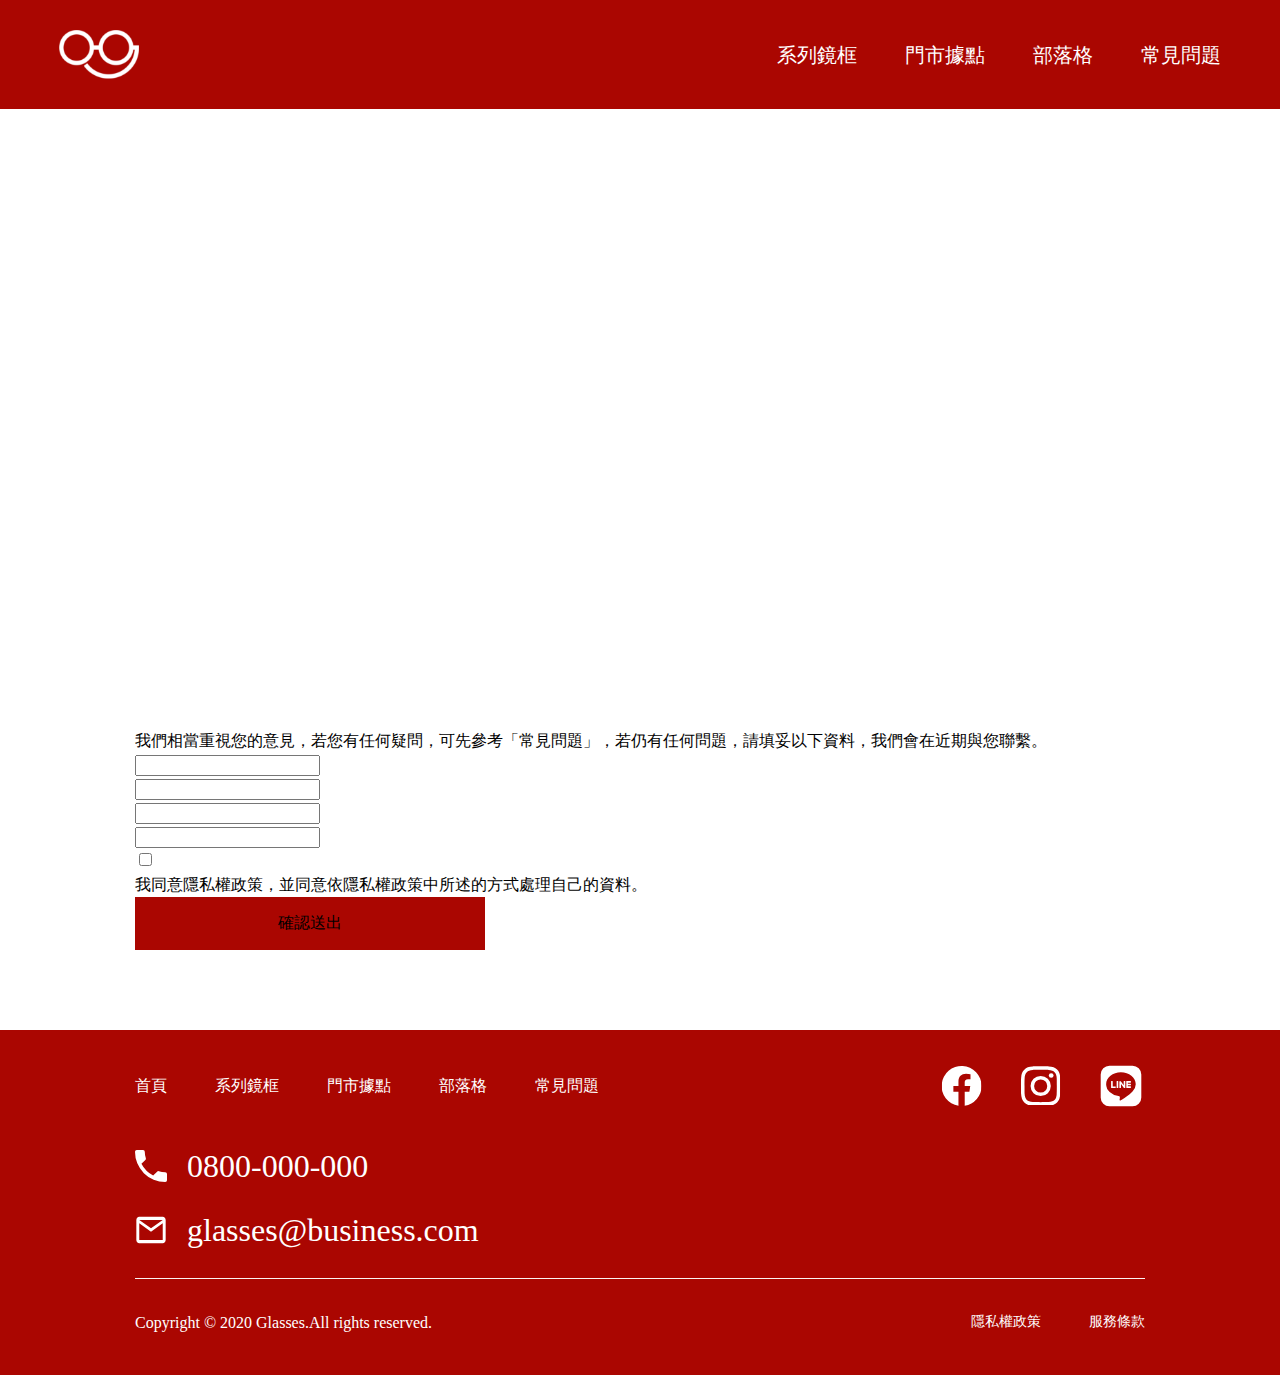
==== index.html @ 403a931c "Update 2021-07-19T05:50:05.237Z" ====
<!DOCTYPE html>
<html lang="en">

<head>
  <meta charset="UTF-8">
  <meta name="viewport" content="width=device-width, initial-scale=1.0">
  <meta http-equiv="X-UA-Compatible" content="ie=edge">
  <title>首頁</title>
  <link rel="preconnect" href="https://fonts.googleapis.com">
  <link rel="preconnect" href="https://fonts.gstatic.com" crossorigin>
  <link href="https://fonts.google.com/specimen/Roboto?query=roboto" rel="stylesheet">
  <link href="https://fonts.google.com/specimen/Noto+Sans?query=san" rel="stylesheet">
  <link rel="stylesheet" href="./assets/style/all.css">
  
</head>

<body>
  <header class="header">
    <h1><a href="#"></a></h1>
    <ul class='nav'>
      <li><a href="#">系列鏡框</a></li>
      <li><a href="#">門市據點</a></li>
      <li><a href="#">部落格</a></li>
      <li><a href="#">常見問題</a></li>
    </ul>
  </header>

  
<section class="banner ">

</section>
<section class="slogan container container-padding">

</section>
<section class="classic_serial container container-padding">

</section>
<section class="desinger_serial container container-padding">

</section>
<section class="recommand container container-padding">

</section>
<section class="inform container container-padding">
  <p>
    我們相當重視您的意見，若您有任何疑問，可先參考「常見問題」，若仍有任何問題，請填妥以下資料，我們會在近期與您聯繫。
  </p>
  <form action="" method="post">
    <ul>
      <li>
        <label for="name"></label>
        <input type="text" id='name'>
      </li>
      <li>
        <lable></lable>
        <input type="text">
      </li>
      <li>
        <lable></lable>
        <input type="text">
      </li>
      <li>
        <lable></lable>
        <input type="text">
      </li>
    </ul>
    <input type="checkbox" name="" id="privacy">
    <p>我同意隱私權政策，並同意依隱私權政策中所述的方式處理自己的資料。</p>
    <input type="submit" value="確認送出" class='submit'>
  </form>
  
</section>



  <footer class="footer">
    <div class="container">
      <div class='footer-nav d-flex-sb'>
        <ul class='footer-nav-items d-flex-c'>
          <li><a href="#">首頁</a></li>
          <li><a href="#">系列鏡框</a></li>
          <li><a href="#">門市據點</a></li>
          <li><a href="#">部落格</a></li>
          <li><a href="#">常見問題</a></li>
        </ul>
        <ul class='footer-media d-flex-c'>
          <li><a href="#"><img src="./assets/images/icon-fb.svg" alt=""></a></li>
          <li><a href="#"><img src="./assets/images/icon-ig.svg" alt=""></a></li>
          <li><a href="#"><img src="./assets/images/icon-line.svg" alt=""></a></li>
        </ul>
      </div>
      <div class='footer-contacts d-flex-sb'>
        <ul class='footer-contacts-list'>
          <li><img class="" src="./assets/images/icon-phone.svg" alt=""><a href="tel:+886800000000">0800-000-000</a></li>
          <li><img src="./assets/images/icon-mail.svg" alt=""><a href="mailto:glasses@business.com">glasses@business.com</a></li>
        </ul>
        <ul class='footer-media-phone'>
          <li><a href="#"><img src="./assets/images/icon-fb.svg" alt=""></a></li>
          <li><a href="#"><img src="./assets/images/icon-ig.svg" alt=""></a></li>
          <li><a href="#"><img src="./assets/images/icon-line.svg" alt=""></a></li>
        </ul>
      </div>
      <div class='service-doc'>
        <p class='mr-auto'>
        Copyright © 2020 Glasses.All rights reserved.
        </p>
        <a href="#">隱私權政策</a>
        <a href="#">服務條款</a>
      </div>
    </div> 
  </footer>
  <script src="./assets/js/vendors.js"></script>
  <script src="./assets/js/all.js"></script>
</body>


</html>
---- assets/style/all.css ----
/* http://meyerweb.com/eric/tools/css/reset/ 
   v2.0 | 20110126
   License: none (public domain)
*/
html, body, div, span, applet, object, iframe,
h1, h2, h3, h4, h5, h6, p, blockquote, pre,
a, abbr, acronym, address, big, cite, code,
del, dfn, em, img, ins, kbd, q, s, samp,
small, strike, strong, sub, sup, tt, var,
b, u, i, center,
dl, dt, dd, ol, ul, li,
fieldset, form, label, legend,
table, caption, tbody, tfoot, thead, tr, th, td,
article, aside, canvas, details, embed,
figure, figcaption, footer, header, hgroup,
menu, nav, output, ruby, section, summary,
time, mark, audio, video {
  margin: 0;
  padding: 0;
  border: 0;
  font-size: 100%;
  font: inherit;
  vertical-align: baseline; }

/* HTML5 display-role reset for older browsers */
article, aside, details, figcaption, figure,
footer, header, hgroup, menu, nav, section {
  display: block; }

body {
  line-height: 1; }

ol, ul {
  list-style: none; }

blockquote, q {
  quotes: none; }

blockquote:before, blockquote:after,
q:before, q:after {
  content: '';
  content: none; }

table {
  border-collapse: collapse;
  border-spacing: 0; }

/* @include pad{} */
/* add */
img {
  max-width: 100%;
  height: auto;
  vertical-align: middle; }

*, *:after, *:before {
  -webkit-box-sizing: border-box;
          box-sizing: border-box; }

a {
  text-decoration: none; }

.d-flex-c {
  display: -webkit-box;
  display: -ms-flexbox;
  display: flex;
  -webkit-box-pack: center;
      -ms-flex-pack: center;
          justify-content: center;
  -webkit-box-align: center;
      -ms-flex-align: center;
          align-items: center; }

.d-flex-sb {
  display: -webkit-box;
  display: -ms-flexbox;
  display: flex;
  -webkit-box-pack: justify;
      -ms-flex-pack: justify;
          justify-content: space-between;
  -webkit-box-align: center;
      -ms-flex-align: center;
          align-items: center; }

.mr-auto {
  margin-right: auto; }

.font-size-s {
  font-size: 14px; }

.font-24 {
  font-size: 1.5rem; }

.font-20 {
  font-size: 1.25rem; }

.font-48 {
  font-size: 3rem; }

.reset-btn {
  border: none;
  margin: 0;
  padding: 0;
  width: auto;
  overflow: visible;
  background: transparent;
  /* inherit font & color from ancestor */
  color: inherit;
  font: inherit;
  /* Normalize `line-height`. Cannot be changed from `normal` in Firefox 4+. */
  line-height: normal;
  /* Corrects font smoothing for webkit */
  -webkit-font-smoothing: inherit;
  -moz-osx-font-smoothing: inherit;
  /* Corrects inability to style clickable `input` types in iOS */
  -webkit-appearance: none; }

.header {
  display: -webkit-box;
  display: -ms-flexbox;
  display: flex;
  -webkit-box-pack: justify;
      -ms-flex-pack: justify;
          justify-content: space-between;
  -webkit-box-align: center;
      -ms-flex-align: center;
          align-items: center;
  -ms-flex-wrap: wrap;
      flex-wrap: wrap;
  background-color: #AA0601;
  padding: 30px 4.6%;
  font-size: 20px; }
  .header h1 a {
    background: url(../images/logo.png);
    background-size: cover;
    width: 80px;
    height: 49px;
    display: block;
    text-indent: 101%;
    overflow: hidden;
    white-space: nowrap; }
  .header ul {
    display: -webkit-box;
    display: -ms-flexbox;
    display: flex;
    -webkit-box-pack: center;
        -ms-flex-pack: center;
            justify-content: center;
    -ms-flex-wrap: wrap;
        flex-wrap: wrap; }
    .header ul li + li {
      margin-left: 3rem; }
    .header ul a {
      color: white; }

/*------------ pad -------------*/
@media (max-width: 992px) {
  .header {
    padding: 30px 3.9%; }
    .header li + li {
      margin-left: 2.5rem; } }

/*---------phone--------------*/
@media (max-width: 767px) {
  .header {
    padding: 0; }
    .header h1 {
      width: 100%;
      margin: 10px 0px; }
      .header h1 a {
        margin: 0px auto;
        width: 48px;
        height: 29.4px; }
    .header ul {
      width: 100%; }
      .header ul li {
        width: 50%;
        text-align: center;
        padding: 8px 0px;
        border: white 1px solid; }
      .header ul li + li {
        margin-left: 0px; } }

.footer {
  background-color: #AA0601;
  color: white;
  padding: 2rem 0 2.5rem; }
  .footer a {
    color: white; }
  .footer img {
    display: block; }

.footer-nav {
  margin-bottom: 2rem; }

.footer-nav-items li + li {
  margin-left: 3rem; }

.footer-media li + li {
  margin-left: 2rem; }

.footer-media-phone {
  display: none; }

.footer-contacts {
  padding-bottom: 1.5rem;
  margin-bottom: 2rem;
  border-bottom: solid 1px #FBF2F2; }

.footer-contacts-list {
  font-size: 2rem; }
  .footer-contacts-list li {
    display: -webkit-box;
    display: -ms-flexbox;
    display: flex;
    -webkit-box-align: center;
        -ms-flex-align: center;
            align-items: center; }
    .footer-contacts-list li img {
      width: 2rem;
      height: 2rem;
      margin-right: 20px; }
    .footer-contacts-list li + li {
      margin-top: 1rem; }

.service-doc {
  display: -webkit-box;
  display: -ms-flexbox;
  display: flex;
  -webkit-box-pack: center;
      -ms-flex-pack: center;
          justify-content: center;
  -ms-flex-wrap: wrap;
      flex-wrap: wrap; }
  .service-doc a {
    display: block;
    font-size: 14px; }
    .service-doc a:last-child {
      margin-left: 3rem; }

/*-------------pad-----------*/
@media (max-width: 992px) {
  .footer {
    padding-bottom: 2rem; }
  .footer-nav {
    margin-bottom: 18px; }
  .footer-nav-items li + li {
    margin-left: 2.5rem; }
  .footer-media li + li {
    margin-left: 1.5rem; }
  .footer-media img {
    width: 1.5rem;
    height: 1.5rem; }
  .footer-contacts {
    padding-bottom: 1.25rem;
    margin-bottom: 1.5rem; }
  .footer-contacts-list {
    font-size: 20px; }
    .footer-contacts-list li img {
      width: 18px;
      height: 18px;
      margin-right: 10px; }
    .footer-contacts-list li + li {
      margin-top: 0.75rem; }
  .service-doc a:last-child {
    margin-left: 1.5rem; } }

/*------------phone-----------*/
@media (max-width: 767px) {
  .footer {
    padding: 1.5rem 0px; }
  .footer-nav, .footer-media {
    display: none; }
  .footer-media-phone {
    display: -webkit-box;
    display: -ms-flexbox;
    display: flex;
    -webkit-box-pack: center;
        -ms-flex-pack: center;
            justify-content: center; }
    .footer-media-phone li + li {
      margin-left: 1.5rem; }
    .footer-media-phone img {
      width: 1.5rem;
      height: 1.5rem; }
  .footer-contacts {
    margin-bottom: 1rem;
    -webkit-box-align: start;
        -ms-flex-align: start;
            align-items: start; }
  .footer-contacts-list {
    font-size: 1rem; }
    .footer-contacts-list li img {
      width: 1rem;
      height: 1rem;
      margin-right: 6.5px; }
    .footer-contacts-list li + li {
      margin-top: 6px; }
  .service-doc p, .service-doc a {
    width: 100%;
    font-size: 14px;
    margin-bottom: 0.5rem; }
  .service-doc a:last-child {
    margin: 0px; } }

body {
  line-height: 1.5; }

.container {
  max-width: 1010px;
  margin: 0 auto;
  font-family: "Roboto, sans-serif"; }
  .container h2 {
    font-size: 3rem;
    font-weight: bold;
    color: #AA0601; }
  @media (max-width: 992px) {
    .container {
      width: 90%; } }
  @media (max-width: 767px) {
    .container {
      width: 92%; } }

.container-padding {
  padding: 60px 0 80px 0; }
  @media (max-width: 992px) {
    .container-padding {
      padding: 40px 0 54px 0; } }
  @media (max-width: 767px) {
    .container-padding {
      padding: 30px 0 40px 0; } }

.inform .submit {
  border: none;
  margin: 0;
  padding: 0;
  width: auto;
  overflow: visible;
  background: transparent;
  /* inherit font & color from ancestor */
  color: inherit;
  font: inherit;
  /* Normalize `line-height`. Cannot be changed from `normal` in Firefox 4+. */
  line-height: normal;
  /* Corrects font smoothing for webkit */
  -webkit-font-smoothing: inherit;
  -moz-osx-font-smoothing: inherit;
  /* Corrects inability to style clickable `input` types in iOS */
  -webkit-appearance: none;
  padding: 1rem 143px;
  background-color: #AA0601; }
  .inform .submit:hover {
    background-color: pink; }

/*# sourceMappingURL=all.css.map */
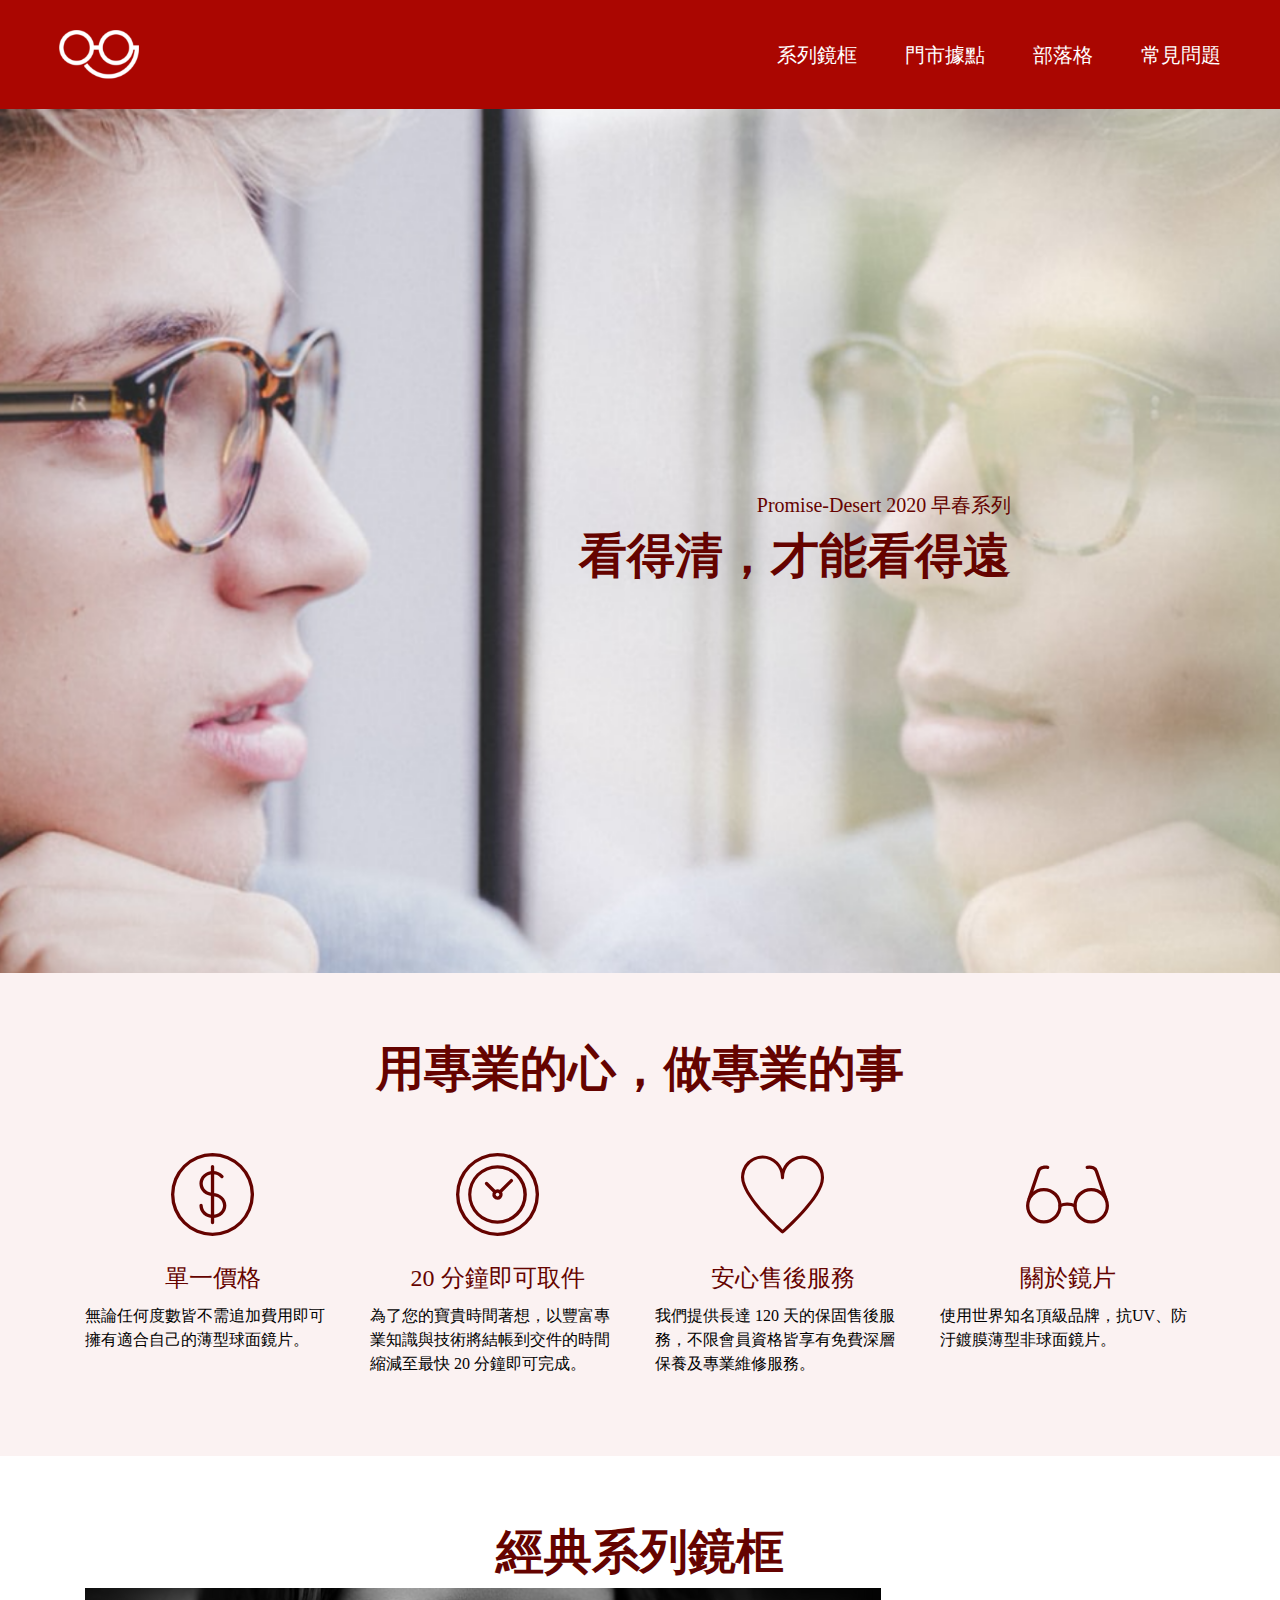
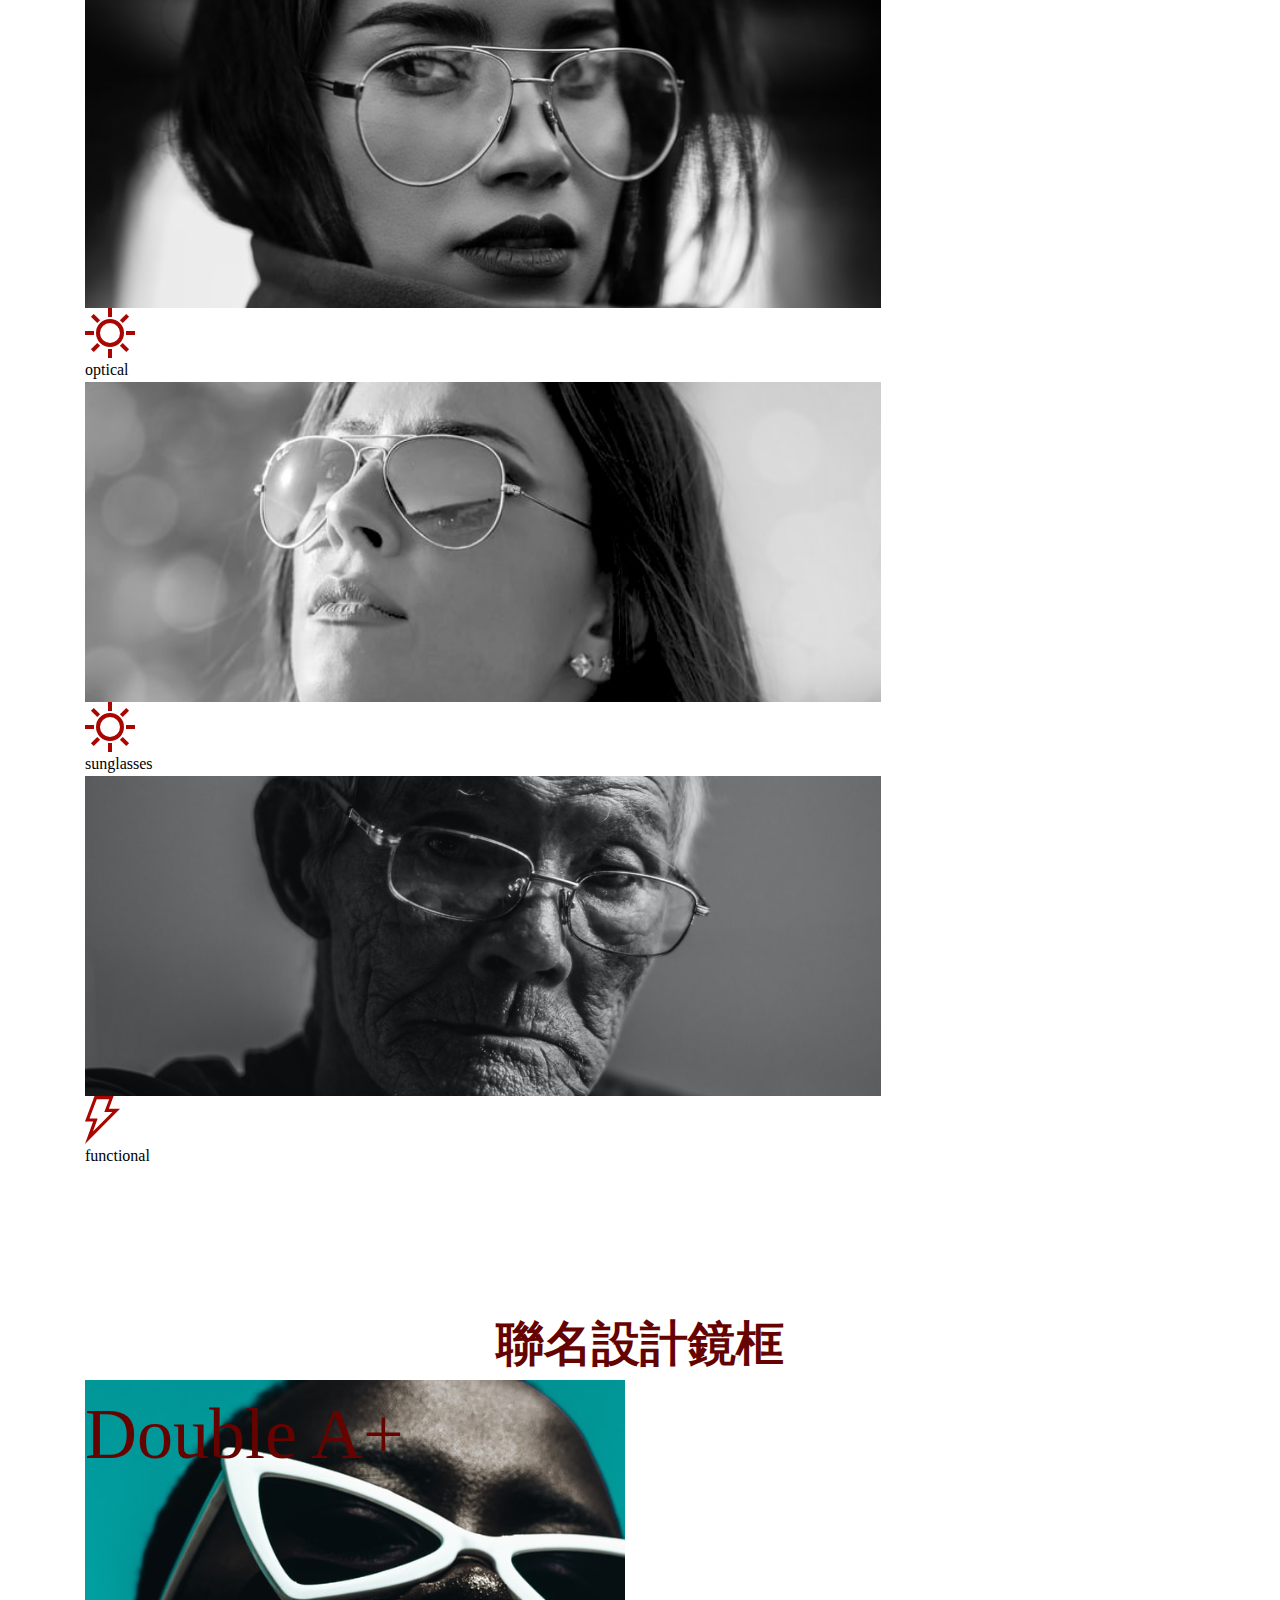
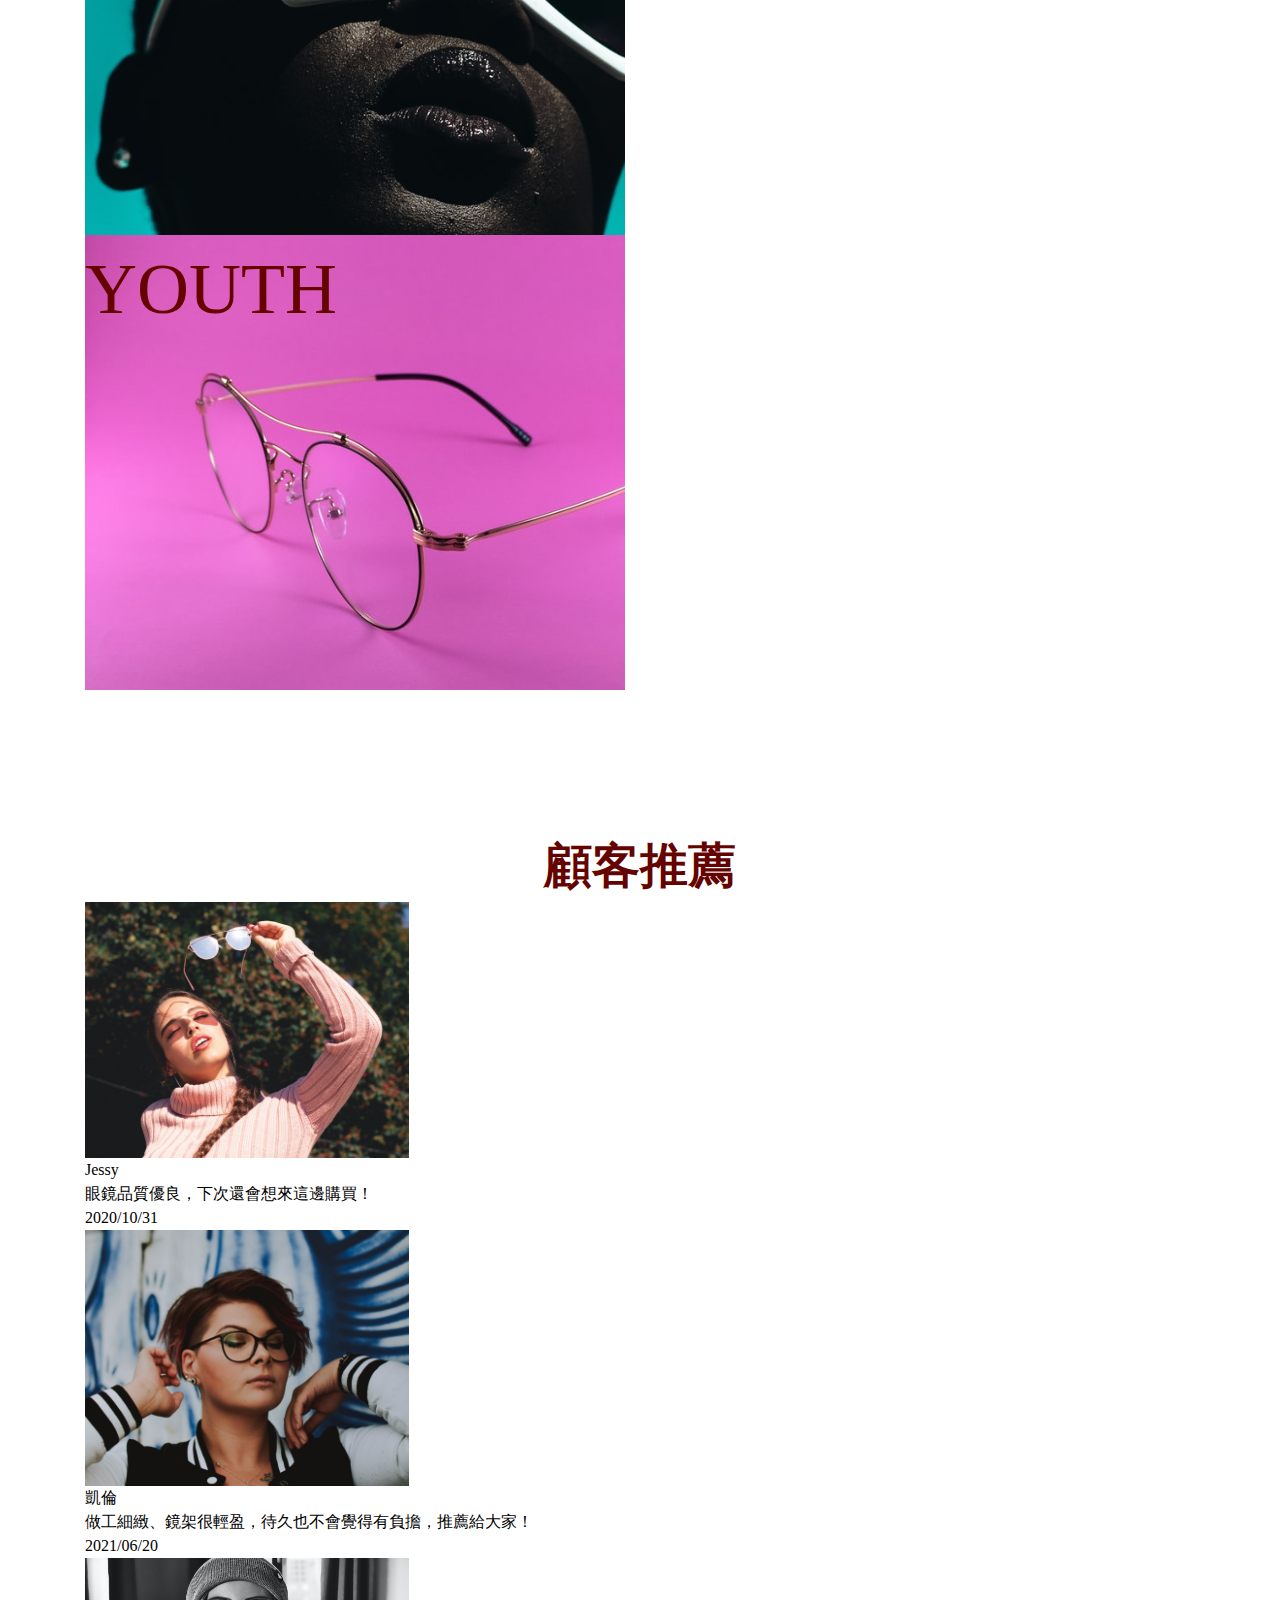
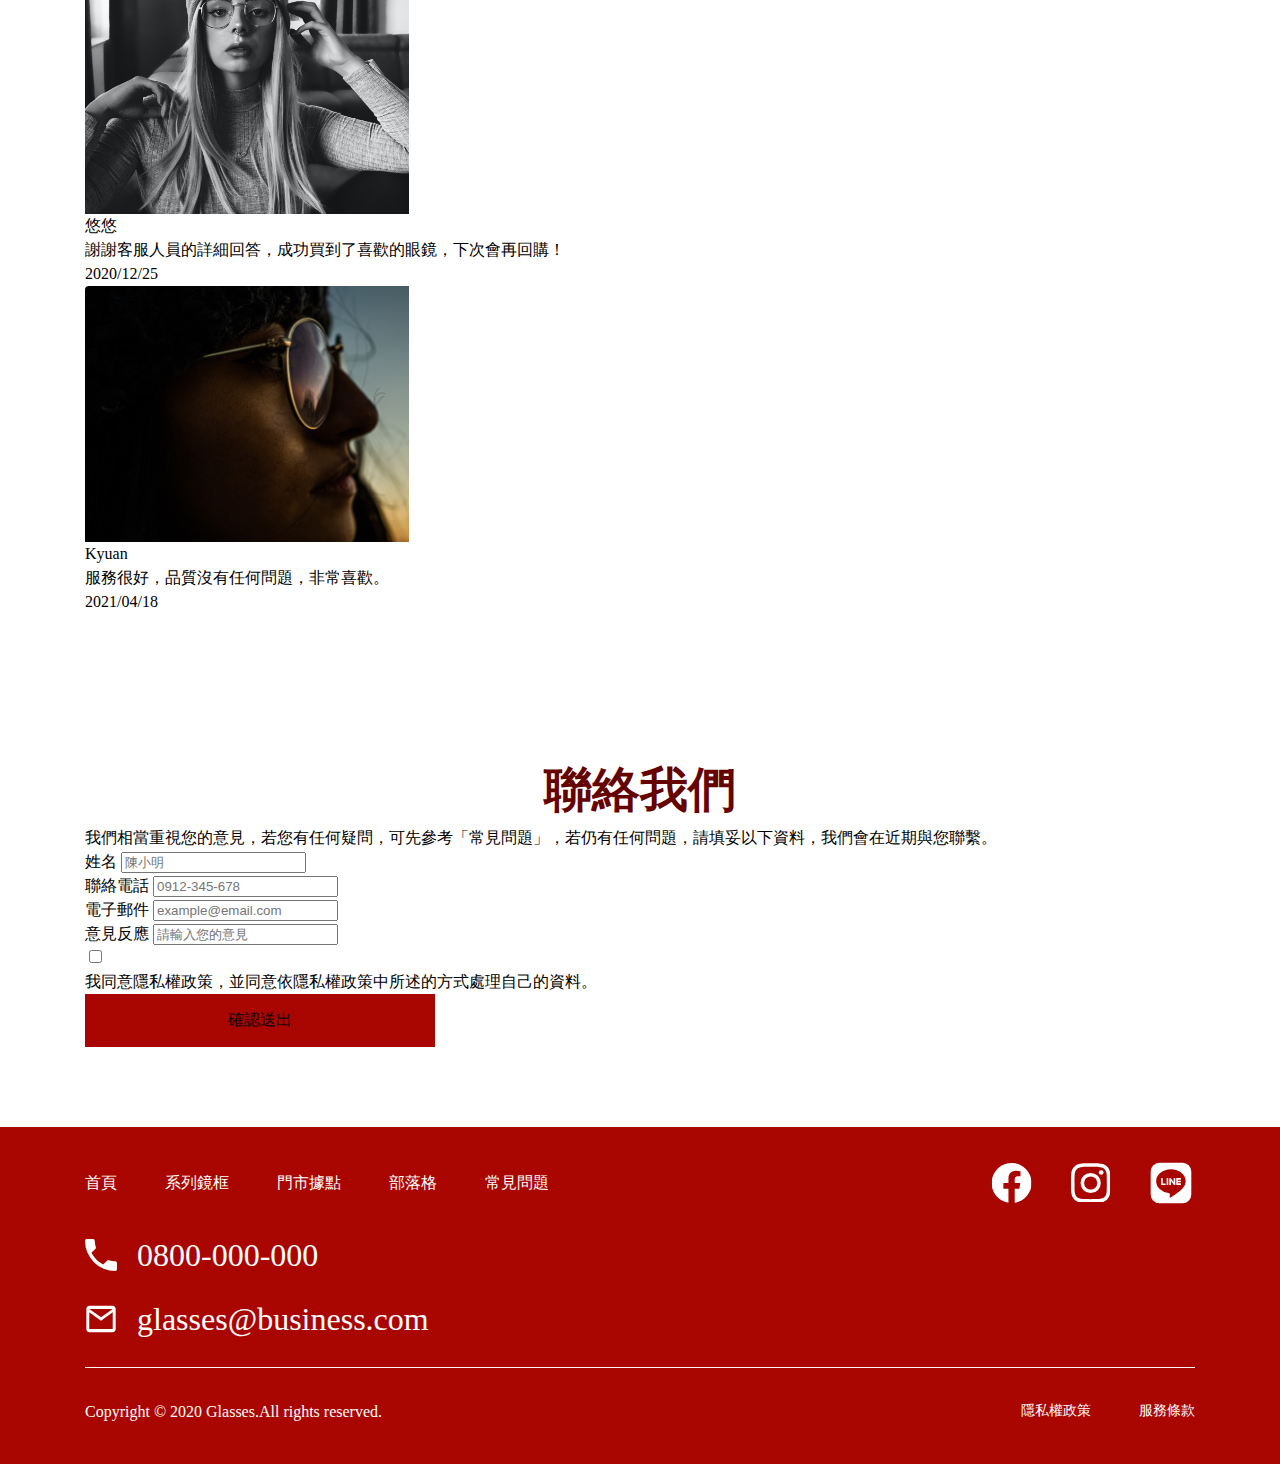
==== commit af6b71fc: "Update 2021-07-19T17:44:16.881Z" ====
--- a/index.html
+++ b/index.html
@@ -27,45 +27,134 @@
 
   
 <section class="banner ">
-
-</section>
-<section class="slogan container container-padding">
-
+  <div class="banner-text">
+    <h3>Promise-Desert 2020 早春系列</h3>
+    <h2>看得清，才能看得遠</h2>
+  </div>
+</section>
+<section class="slogan ">
+  <div class="container container-padding">
+    <h2>用專業的心，做專業的事</h2>
+    <ul class='slogan-list'>
+      <li>
+        <img src="./assets/images/icon-dollar.svg" alt="">
+        <h3>單一價格</h3>
+        <p>無論任何度數皆不需追加費用即可擁有適合自己的薄型球面鏡片。</p>
+      </li>
+      <li>
+        <img src="./assets/images/icon-clock.svg" alt="">
+        <h3>20 分鐘即可取件</h3>
+        <p>為了您的寶貴時間著想，以豐富專業知識與技術將結帳到交件的時間縮減至最快 20 分鐘即可完成。</p>
+      </li>
+      <li>
+        <img src="./assets/images/icon-heart.svg" alt="">
+        <h3>安心售後服務</h3>
+        <p>我們提供長達 120 天的保固售後服務，不限會員資格皆享有免費深層保養及專業維修服務。</p>
+      </li>
+      <li>
+        <img src="./assets/images/icon-glasses.svg" alt="">
+        <h3>關於鏡片</h3>
+        <p>使用世界知名頂級品牌，抗UV、防汙鍍膜薄型非球面鏡片。</p>
+      </li>
+    </ul>
+</div>
 </section>
 <section class="classic_serial container container-padding">
+  <h2>經典系列鏡框</h2>
+  <ul>
+    <li>
+      <img src="./assets/images/product-1.png" alt="">
+      <div>
+        <img src="./assets/images/icon-sun.svg" alt="">
+        <h3>optical</h3>
+      </div>
+    </li>
+    <li>
+      <img src="./assets/images/product-2.png" alt="">
+      <div>
+        <img src="./assets/images/icon-sun.svg" alt="">
+        <h3>sunglasses</h3>
+      </div>
+    </li>
+    <li>
+      <img src="./assets/images/product-3.png" alt="">
+      <div>
+        <img src="./assets/images/icon-thunder.svg" alt="">
+        <h3>functional</h3>
+      </div>
+    </li>
+  </ul>
 
 </section>
 <section class="desinger_serial container container-padding">
-
+  <h2>聯名設計鏡框</h2>
+  <ul>
+    <li class='designer_1'>
+      <h3>Double A+</h3>
+    </li>
+    <li class='designer_2'>
+      <h3>YOUTH</h3>
+    </li>
+  </ul>
 </section>
 <section class="recommand container container-padding">
-
+  <h2>顧客推薦</h2>
+  <ul>
+    <li>
+      <img src="./assets/images/rec-1.png" alt="">
+      <h4>Jessy</h4>
+      <p>眼鏡品質優良，下次還會想來這邊購買！</p>
+      <h4>2020/10/31</h4>
+    </li>
+    <li>
+      <img src="./assets/images/rec-2.png" alt="">
+      <h4>凱倫</h4>
+      <p>做工細緻、鏡架很輕盈，待久也不會覺得有負擔，推薦給大家！</p>
+      <h4>2021/06/20</h4>
+    </li>
+    <li>
+      <img src="./assets/images/rec-3.png" alt="">
+      <h4>悠悠</h4>
+      <p>謝謝客服人員的詳細回答，成功買到了喜歡的眼鏡，下次會再回購！</p>
+      <h4>2020/12/25</h4>
+    </li>
+    <li>
+      <img src="./assets/images/rec-4.png" alt="">
+      <h4>Kyuan</h4>
+      <p>服務很好，品質沒有任何問題，非常喜歡。</p>
+      <h4>2021/04/18</h4>
+    </li>
+  </ul>
 </section>
 <section class="inform container container-padding">
+  <h2>聯絡我們</h2>
   <p>
     我們相當重視您的意見，若您有任何疑問，可先參考「常見問題」，若仍有任何問題，請填妥以下資料，我們會在近期與您聯繫。
   </p>
   <form action="" method="post">
     <ul>
       <li>
-        <label for="name"></label>
-        <input type="text" id='name'>
-      </li>
-      <li>
-        <lable></lable>
-        <input type="text">
-      </li>
-      <li>
-        <lable></lable>
-        <input type="text">
-      </li>
-      <li>
-        <lable></lable>
-        <input type="text">
+        <label for="name">姓名</label>
+        <input type="text" id='name' placeholder="陳小明">
+      </li>
+      <li>
+        <lable>聯絡電話</lable>
+        <input type="text" placeholder="0912-345-678">
+      </li>
+      <li>
+        <lable>電子郵件</lable>
+        <input type="text" placeholder="example@email.com">
+      </li>
+      <li>
+        <lable>意見反應</lable>
+        <input type="text" placeholder="請輸入您的意見"> 
+      </li>
+      <li class='contact-checkbox'>
+        <input type="checkbox" name="" id="privacy">
+        <p>我同意隱私權政策，並同意依隱私權政策中所述的方式處理自己的資料。</p>
       </li>
     </ul>
-    <input type="checkbox" name="" id="privacy">
-    <p>我同意隱私權政策，並同意依隱私權政策中所述的方式處理自己的資料。</p>
+    
     <input type="submit" value="確認送出" class='submit'>
   </form>
   
--- a/assets/style/all.css
+++ b/assets/style/all.css
@@ -190,7 +190,7 @@
     display: block; }
 
 .footer-nav {
-  margin-bottom: 2rem; }
+  margin-bottom: 1.5rem; }
 
 .footer-nav-items li + li {
   margin-left: 3rem; }
@@ -306,19 +306,22 @@
   line-height: 1.5; }
 
 .container {
-  max-width: 1010px;
+  max-width: 1110px;
   margin: 0 auto;
   font-family: "Roboto, sans-serif"; }
   .container h2 {
     font-size: 3rem;
-    font-weight: bold;
-    color: #AA0601; }
+    font-weight: 800;
+    color: #650300;
+    text-align: center; }
   @media (max-width: 992px) {
     .container {
       width: 90%; } }
   @media (max-width: 767px) {
     .container {
-      width: 92%; } }
+      width: 92%; }
+      .container h2 {
+        font-size: 1.5rem; } }
 
 .container-padding {
   padding: 60px 0 80px 0; }
@@ -328,6 +331,117 @@
   @media (max-width: 767px) {
     .container-padding {
       padding: 30px 0 40px 0; } }
+
+.banner {
+  background-image: url(../images/banner.png);
+  background-position: center center;
+  background-size: cover;
+  background-repeat: no-repeat;
+  height: 864px;
+  padding-right: 21%;
+  display: -webkit-box;
+  display: -ms-flexbox;
+  display: flex;
+  -webkit-box-pack: end;
+      -ms-flex-pack: end;
+          justify-content: flex-end;
+  -webkit-box-align: center;
+      -ms-flex-align: center;
+          align-items: center; }
+  @media (max-width: 992px) {
+    .banner {
+      padding-right: 5%; } }
+  @media (max-width: 767px) {
+    .banner {
+      background-image: url(../images/banner-sm.png);
+      height: 394px;
+      padding-right: 4%; } }
+
+.banner-text {
+  text-align: right;
+  color: #650300; }
+  .banner-text h3 {
+    font-size: 20px; }
+    @media (max-width: 767px) {
+      .banner-text h3 {
+        font-size: 1rem; } }
+  .banner-text h2 {
+    font-size: 3rem;
+    font-weight: bold; }
+    @media (max-width: 767px) {
+      .banner-text h2 {
+        font-size: 2rem; } }
+
+.slogan {
+  background: #FBF2F2; }
+  .slogan h2 {
+    margin-bottom: 3rem; }
+
+.slogan-list {
+  display: -webkit-box;
+  display: -ms-flexbox;
+  display: flex;
+  -webkit-box-pack: justify;
+      -ms-flex-pack: justify;
+          justify-content: space-between;
+  -ms-flex-wrap: wrap;
+      flex-wrap: wrap; }
+  .slogan-list li {
+    width: 255px;
+    /*23%;*/ }
+    .slogan-list li img {
+      display: block;
+      width: 83px;
+      height: 83px;
+      margin: 0 auto;
+      margin-bottom: 1.5rem; }
+    .slogan-list li h3 {
+      text-align: center;
+      color: #650300;
+      font-size: 1.5rem;
+      margin-bottom: 0.5rem; }
+  @media (max-width: 992px) {
+    .slogan-list {
+      -webkit-box-pack: center;
+          -ms-flex-pack: center;
+              justify-content: center; }
+      .slogan-list li:nth-child(odd) {
+        margin-right: 15%;
+        /*105px*/ }
+      .slogan-list li:nth-child(-n+2) {
+        margin-bottom: 2rem; } }
+  @media (max-width: 767px) {
+    .slogan-list li {
+      margin-right: 0px; }
+      .slogan-list li:nth-child(odd) {
+        margin-right: 0px; }
+      .slogan-list li:not(:last-child) {
+        margin-bottom: 2rem; } }
+
+.designer_1 {
+  background-image: url(../images/product-8.png); }
+
+.designer_2 {
+  background-image: url(../images/product-9.png); }
+
+.desinger_serial li {
+  width: 540px;
+  height: 455px;
+  /*auot?*/ }
+  .desinger_serial li h3 {
+    opacity: 1;
+    color: #650300;
+    font-size: 4.5rem; }
+  @media (max-width: 992px) {
+    .desinger_serial li {
+      width: 330px;
+      height: 278px; } }
+  @media (max-width: 767px) {
+    .desinger_serial li {
+      width: 100%;
+      /*345px;*/
+      height: auto;
+      /*291px;*/ } }
 
 .inform .submit {
   border: none;
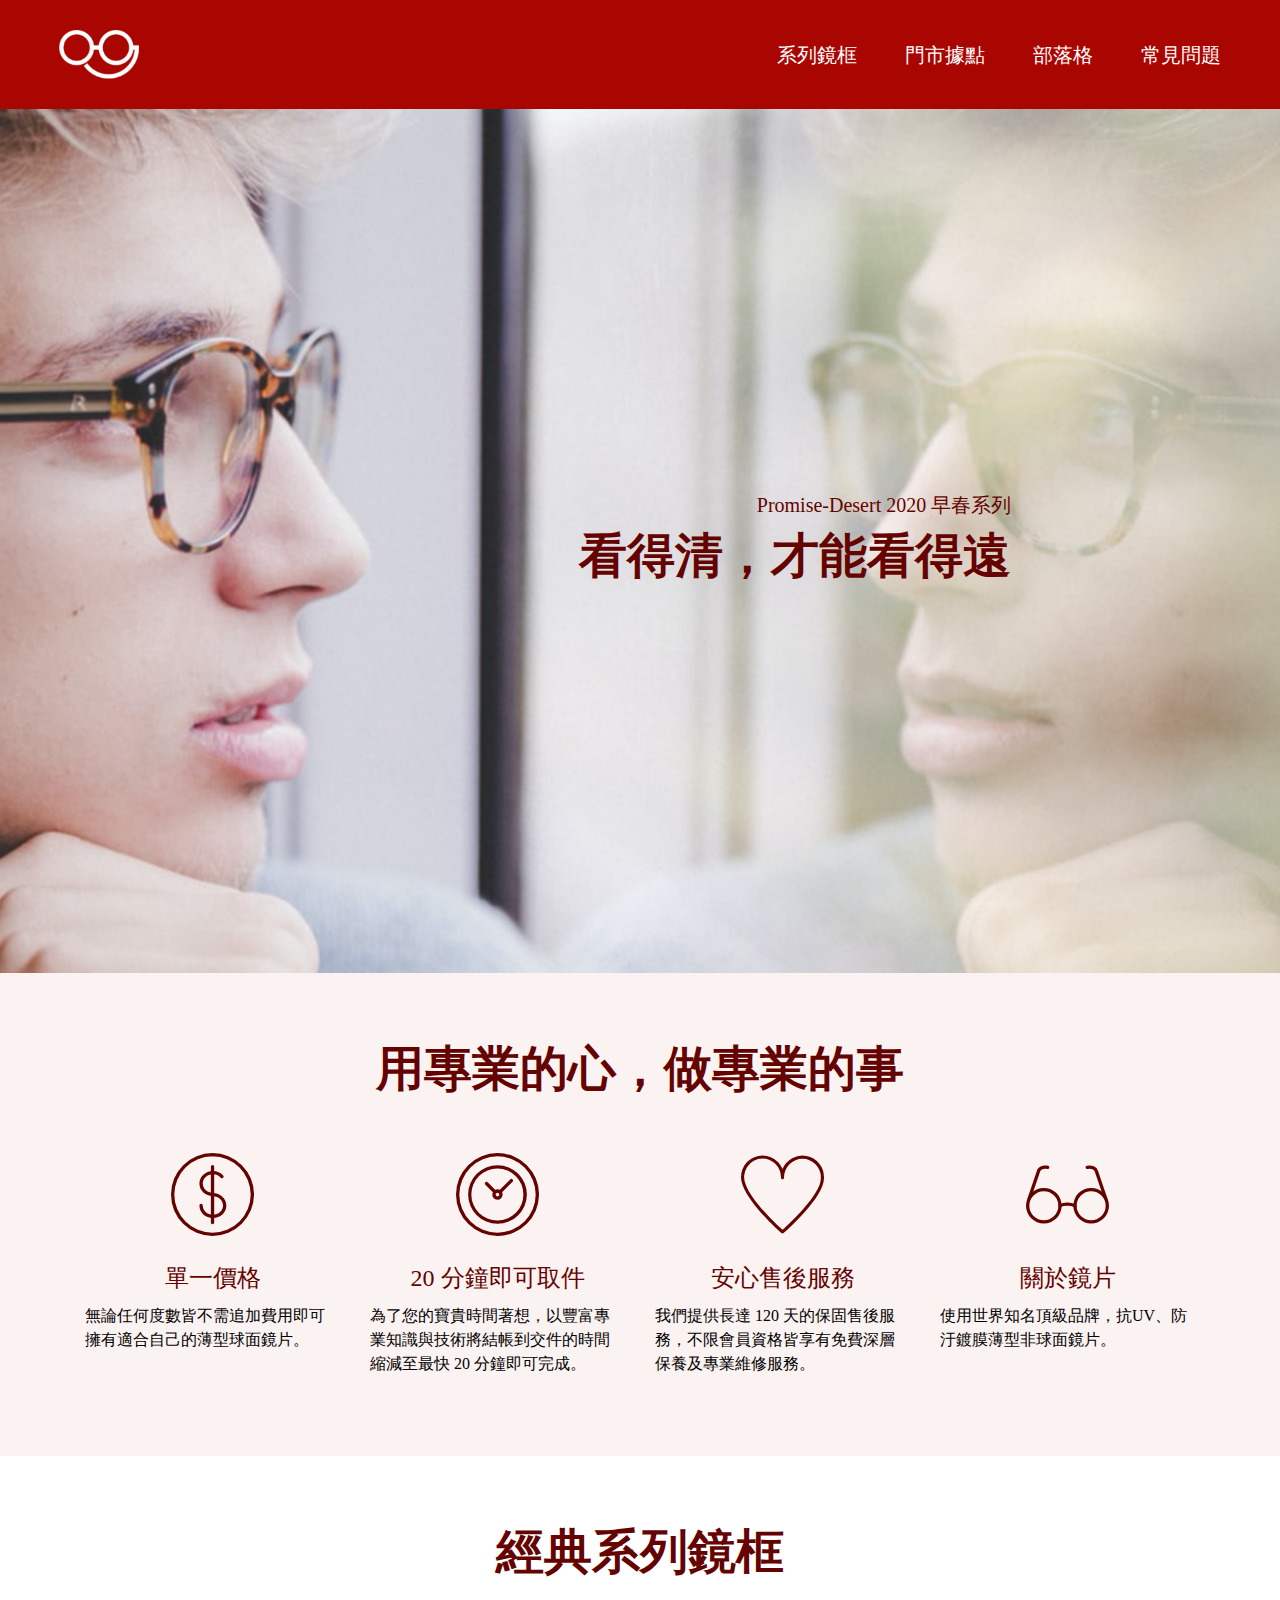
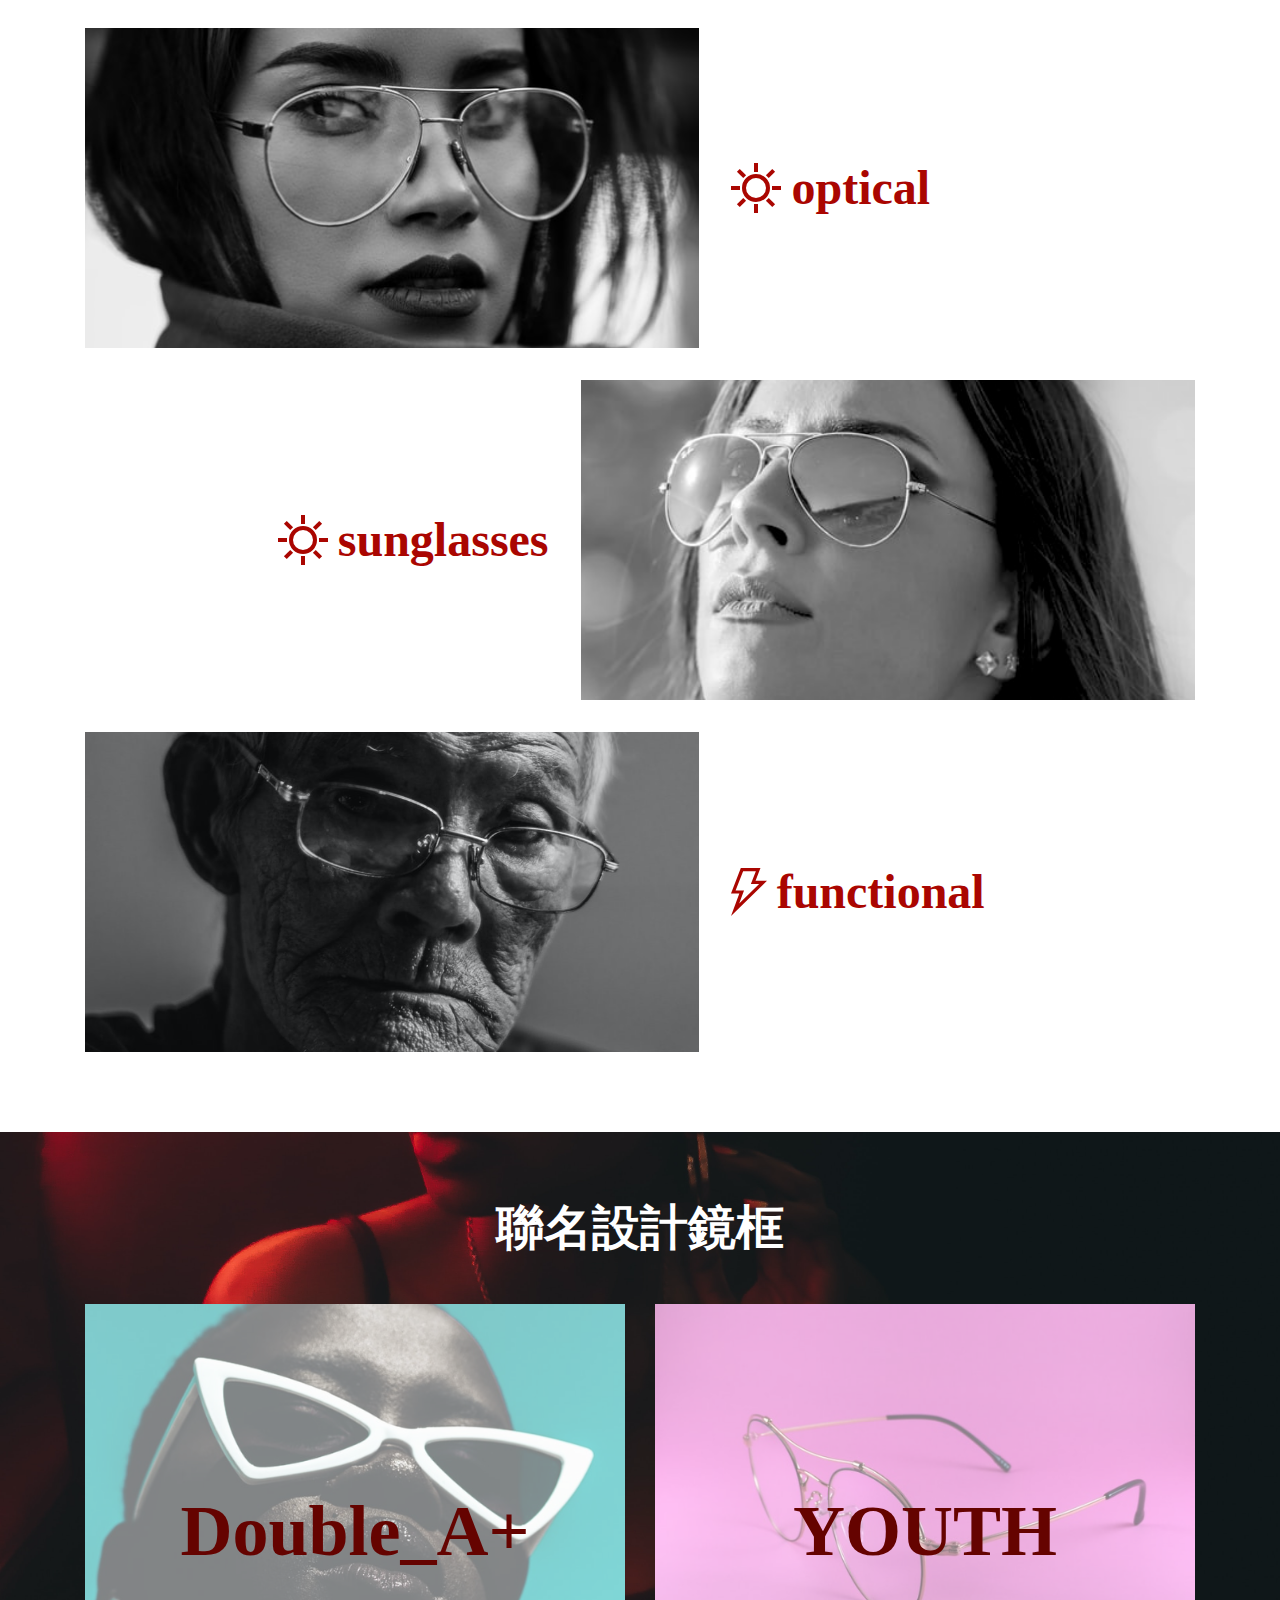
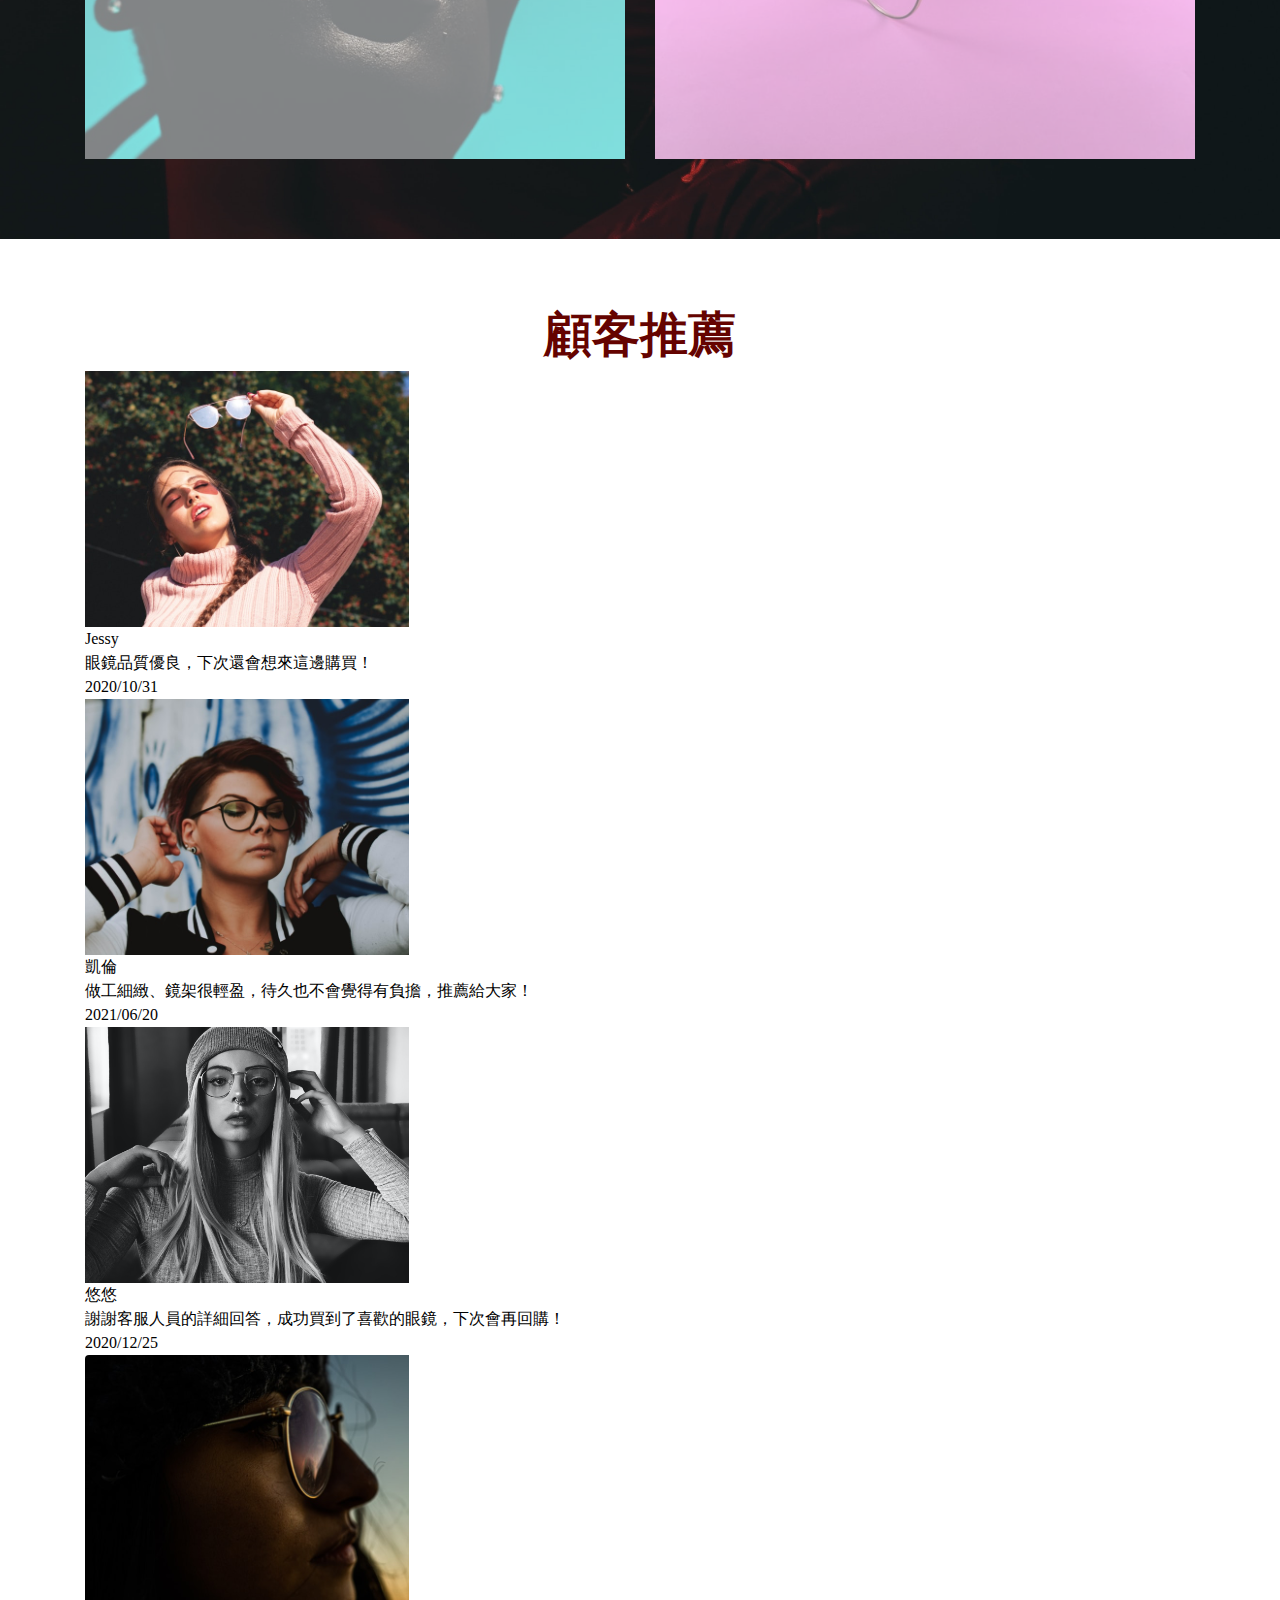
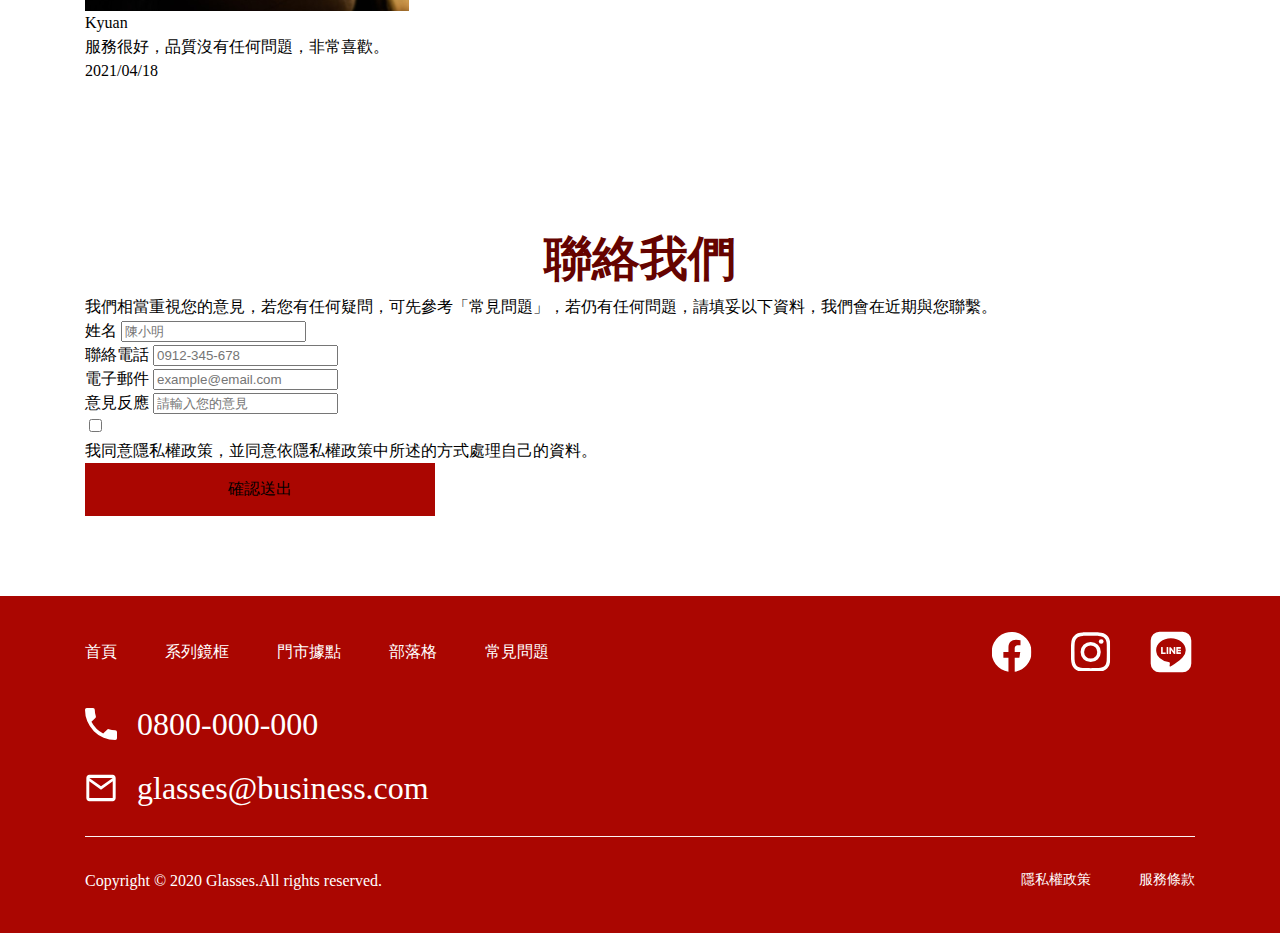
==== commit 9c9d64cb: "Update 2021-07-20T16:22:55.724Z" ====
--- a/index.html
+++ b/index.html
@@ -61,41 +61,71 @@
 </section>
 <section class="classic_serial container container-padding">
   <h2>經典系列鏡框</h2>
-  <ul>
-    <li>
-      <img src="./assets/images/product-1.png" alt="">
-      <div>
-        <img src="./assets/images/icon-sun.svg" alt="">
-        <h3>optical</h3>
-      </div>
-    </li>
-    <li>
-      <img src="./assets/images/product-2.png" alt="">
-      <div>
-        <img src="./assets/images/icon-sun.svg" alt="">
-        <h3>sunglasses</h3>
-      </div>
-    </li>
-    <li>
-      <img src="./assets/images/product-3.png" alt="">
-      <div>
-        <img src="./assets/images/icon-thunder.svg" alt="">
-        <h3>functional</h3>
-      </div>
+  <ul class='classic-list'>
+    <li>
+      <a href="#">
+        <div class='classic-1 serial-img'>
+          <div class='serial-name serial-img-name'>
+            <img src="./assets/images/icon-sun.svg" alt="">
+            <h3>optical</h3>
+          </div>
+        </div>
+        <div class='serial-name '>
+          <img src="./assets/images/icon-sun.svg" alt="">
+          <h3>optical</h3>
+        </div>
+      </a>
+    </li>
+    <li>
+      <a href="#">
+        <div class='classic-2 serial-img'>
+          <div class='serial-name serial-img-name'>
+            <img src="./assets/images/icon-sun.svg" alt="">
+            <h3>sunglasses</h3>
+          </div>
+        </div>
+        <div class='serial-name'>
+          <img src="./assets/images/icon-sun.svg" alt="">
+          <h3>sunglasses</h3>
+        </div>
+      </a>
+    </li>
+    <li>
+      <a href="#">
+        <div class='classic-3 serial-img'>
+          <div class='serial-name serial-img-name'>
+            <img src="./assets/images/icon-thunder.svg" alt="">
+            <h3>optical</h3>
+          </div>
+        </div>
+        <div class='serial-name'>
+          <img src="./assets/images/icon-thunder.svg" alt="">
+          <h3>functional</h3>
+        </div>
+      </a>
     </li>
   </ul>
 
 </section>
-<section class="desinger_serial container container-padding">
-  <h2>聯名設計鏡框</h2>
-  <ul>
-    <li class='designer_1'>
-      <h3>Double A+</h3>
-    </li>
-    <li class='designer_2'>
-      <h3>YOUTH</h3>
-    </li>
-  </ul>
+<section class="desinger_serial ">
+  <div class="container container-padding">
+    <h2>聯名設計鏡框</h2>
+    <ul class='designer-list'>
+      <li>
+          <div class="white-img"></div>
+          <div class='designer_1 designer-img'></div>
+          <h3>Double_A+</h3>
+          
+      </li>
+      <li >
+          
+          <div class="white-img"></div>
+          <div class='designer_2 designer-img' ></div>
+          <h3>YOUTH</h3>
+          
+      </li>
+    </ul>
+  </div>
 </section>
 <section class="recommand container container-padding">
   <h2>顧客推薦</h2>
--- a/assets/style/all.css
+++ b/assets/style/all.css
@@ -305,6 +305,9 @@
 body {
   line-height: 1.5; }
 
+a {
+  text-decoration: none; }
+
 .container {
   max-width: 1110px;
   margin: 0 auto;
@@ -316,7 +319,9 @@
     text-align: center; }
   @media (max-width: 992px) {
     .container {
-      width: 90%; } }
+      width: 90%; }
+      .container h2 {
+        font-size: 2rem; } }
   @media (max-width: 767px) {
     .container {
       width: 92%; }
@@ -334,9 +339,6 @@
 
 .banner {
   background-image: url(../images/banner.png);
-  background-position: center center;
-  background-size: cover;
-  background-repeat: no-repeat;
   height: 864px;
   padding-right: 21%;
   display: -webkit-box;
@@ -347,7 +349,10 @@
           justify-content: flex-end;
   -webkit-box-align: center;
       -ms-flex-align: center;
-          align-items: center; }
+          align-items: center;
+  background-position: center center;
+  background-size: cover;
+  background-repeat: no-repeat; }
   @media (max-width: 992px) {
     .banner {
       padding-right: 5%; } }
@@ -418,30 +423,203 @@
       .slogan-list li:not(:last-child) {
         margin-bottom: 2rem; } }
 
+/*==================== classic serial=================*/
+.classic_serial h2 {
+  margin-bottom: 2.5rem; }
+  @media (max-width: 992px) {
+    .classic_serial h2 {
+      margin-bottom: 2rem; } }
+  @media (max-width: 767px) {
+    .classic_serial h2 {
+      margin-bottom: 1.25rem; } }
+
+.classic-list li a {
+  display: -webkit-box;
+  display: -ms-flexbox;
+  display: flex;
+  -webkit-box-pack: center;
+      -ms-flex-pack: center;
+          justify-content: center; }
+
+.classic-list li:nth-child(even) a {
+  -webkit-box-orient: horizontal;
+  -webkit-box-direction: reverse;
+      -ms-flex-direction: row-reverse;
+          flex-direction: row-reverse; }
+  @media (max-width: 992px) {
+    .classic-list li:nth-child(even) a {
+      -webkit-box-orient: horizontal;
+      -webkit-box-direction: normal;
+          -ms-flex-direction: row;
+              flex-direction: row; } }
+
+.classic-list li:nth-child(even) .serial-name {
+  -webkit-box-pack: end;
+      -ms-flex-pack: end;
+          justify-content: flex-end;
+  margin-left: 0rem;
+  margin-right: 2rem; }
+  @media (max-width: 992px) {
+    .classic-list li:nth-child(even) .serial-name {
+      margin-right: 0rem;
+      margin-left: 2rem;
+      -webkit-box-pack: start;
+          -ms-flex-pack: start;
+              justify-content: flex-start; } }
+
+.classic-list li + li {
+  margin-top: 2rem; }
+  @media (max-width: 992px) {
+    .classic-list li + li {
+      margin-top: 0.5rem; } }
+
+.serial-img {
+  background-position: center center;
+  background-size: cover;
+  background-repeat: no-repeat;
+  display: -webkit-box;
+  display: -ms-flexbox;
+  display: flex;
+  -webkit-box-align: center;
+      -ms-flex-align: center;
+          align-items: center;
+  -webkit-box-pack: center;
+      -ms-flex-pack: center;
+          justify-content: center;
+  height: 320px;
+  width: 57%; }
+  @media (max-width: 992px) {
+    .serial-img {
+      height: 168px; } }
+  @media (max-width: 767px) {
+    .serial-img {
+      height: 134px;
+      width: 100%; } }
+
+.serial-name {
+  width: 43%;
+  display: -webkit-box;
+  display: -ms-flexbox;
+  display: flex;
+  -webkit-box-align: center;
+      -ms-flex-align: center;
+          align-items: center;
+  -webkit-box-pack: start;
+      -ms-flex-pack: start;
+          justify-content: flex-start;
+  margin-left: 2rem; }
+  @media (max-width: 767px) {
+    .serial-name {
+      display: none; } }
+  .serial-name img {
+    margin-right: 10px; }
+  .serial-name h3 {
+    font-size: 3rem;
+    color: #AA0601;
+    font-weight: bold; }
+    @media (max-width: 992px) {
+      .serial-name h3 {
+        font-size: 28px; } }
+
+.serial-img-name {
+  display: none; }
+  @media (max-width: 767px) {
+    .serial-img-name {
+      display: -webkit-box;
+      display: -ms-flexbox;
+      display: flex; } }
+  .serial-img-name img {
+    height: 36px;
+    width: auto; }
+  @media (max-width: 767px) {
+    .serial-img-name h3 {
+      font-size: 28px; } }
+
+/*===================classic serial=====================*/
+.classic-1 {
+  background-image: url(../images/product-1.png); }
+
+.classic-2 {
+  background-image: url(../images/product-2.png); }
+
+.classic-3 {
+  background-image: url(../images/product-3.png); }
+
+/*================== desinger serail ===========================*/
+.desinger_serial {
+  background-image: url(../images/bg.png);
+  background-position: center center;
+  background-size: cover;
+  background-repeat: no-repeat; }
+  .desinger_serial h2 {
+    color: white;
+    margin-bottom: 2.5rem; }
+
+.designer-list {
+  width: 100%;
+  display: -webkit-box;
+  display: -ms-flexbox;
+  display: flex;
+  -webkit-box-pack: justify;
+      -ms-flex-pack: justify;
+          justify-content: space-between;
+  -ms-flex-wrap: wrap;
+      flex-wrap: wrap; }
+  .designer-list li {
+    display: block;
+    position: relative;
+    width: 48.64%;
+    padding-top: 40.98%;
+    /* 48.64 X 84.26% **/
+    /* height: 100%; why cannot assign height ??*/ }
+    @media (max-width: 992px) {
+      .designer-list li {
+        width: 48.38%; } }
+    @media (max-width: 767px) {
+      .designer-list li {
+        width: 100%;
+        padding-top: 84.26%;
+        padding-bottom: 1rem; } }
+    .designer-list li h3 {
+      position: absolute;
+      top: 50%;
+      /*42.13%;*/
+      left: 50%;
+      -webkit-transform: translate(-50%, -50%);
+          -ms-transform: translate(-50%, -50%);
+              transform: translate(-50%, -50%);
+      color: #650300;
+      font-size: 4.5rem;
+      font-weight: 900;
+      z-index: 3; }
+      @media (max-width: 992px) {
+        .designer-list li h3 {
+          font-size: 2rem; } }
+
+.white-img {
+  position: absolute;
+  top: 0px;
+  width: 100%;
+  padding-top: 84.26%;
+  background-color: white;
+  z-index: 1; }
+
 .designer_1 {
   background-image: url(../images/product-8.png); }
 
 .designer_2 {
   background-image: url(../images/product-9.png); }
 
-.desinger_serial li {
-  width: 540px;
-  height: 455px;
-  /*auot?*/ }
-  .desinger_serial li h3 {
-    opacity: 1;
-    color: #650300;
-    font-size: 4.5rem; }
-  @media (max-width: 992px) {
-    .desinger_serial li {
-      width: 330px;
-      height: 278px; } }
-  @media (max-width: 767px) {
-    .desinger_serial li {
-      width: 100%;
-      /*345px;*/
-      height: auto;
-      /*291px;*/ } }
+.designer-img {
+  /*width: ;
+    height: */
+  position: absolute;
+  top: 0px;
+  width: 100%;
+  padding-top: 84.26%;
+  background-size: cover;
+  opacity: 0.5;
+  z-index: 2; }
 
 .inform .submit {
   border: none;
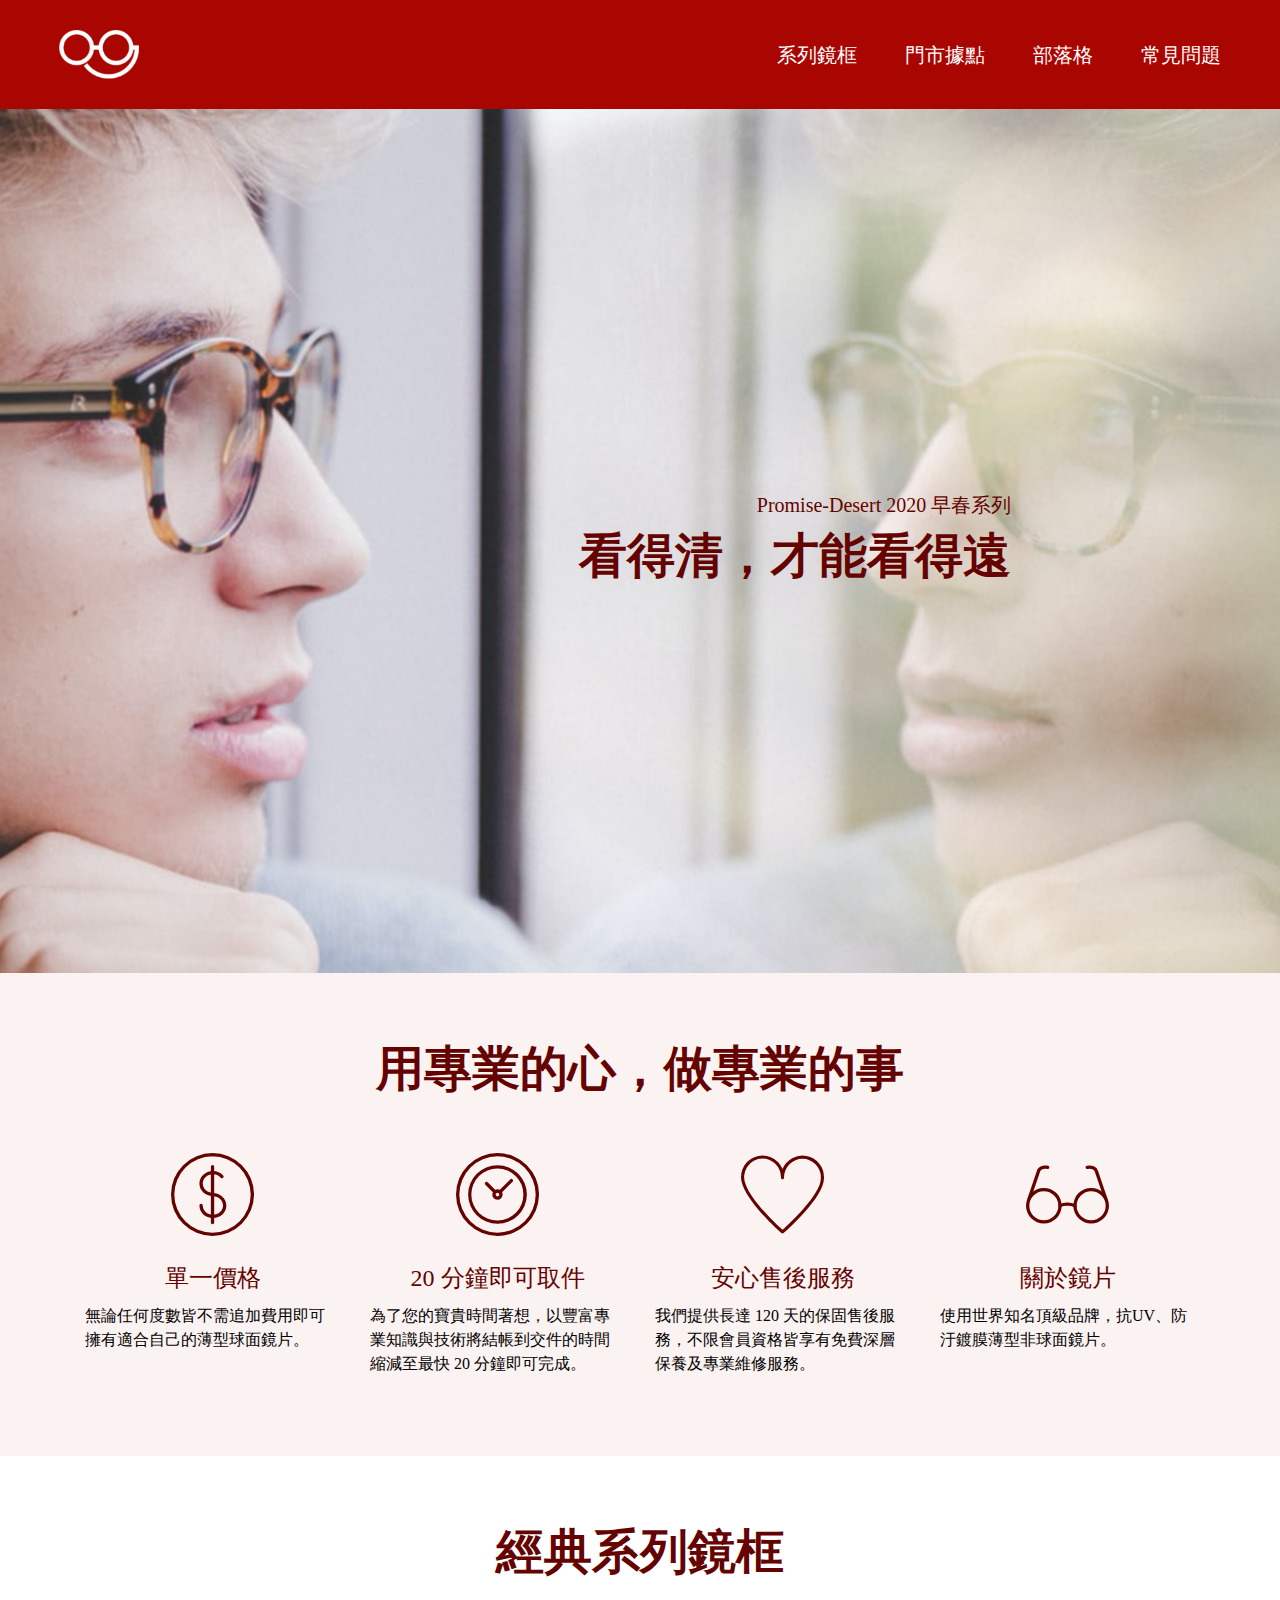
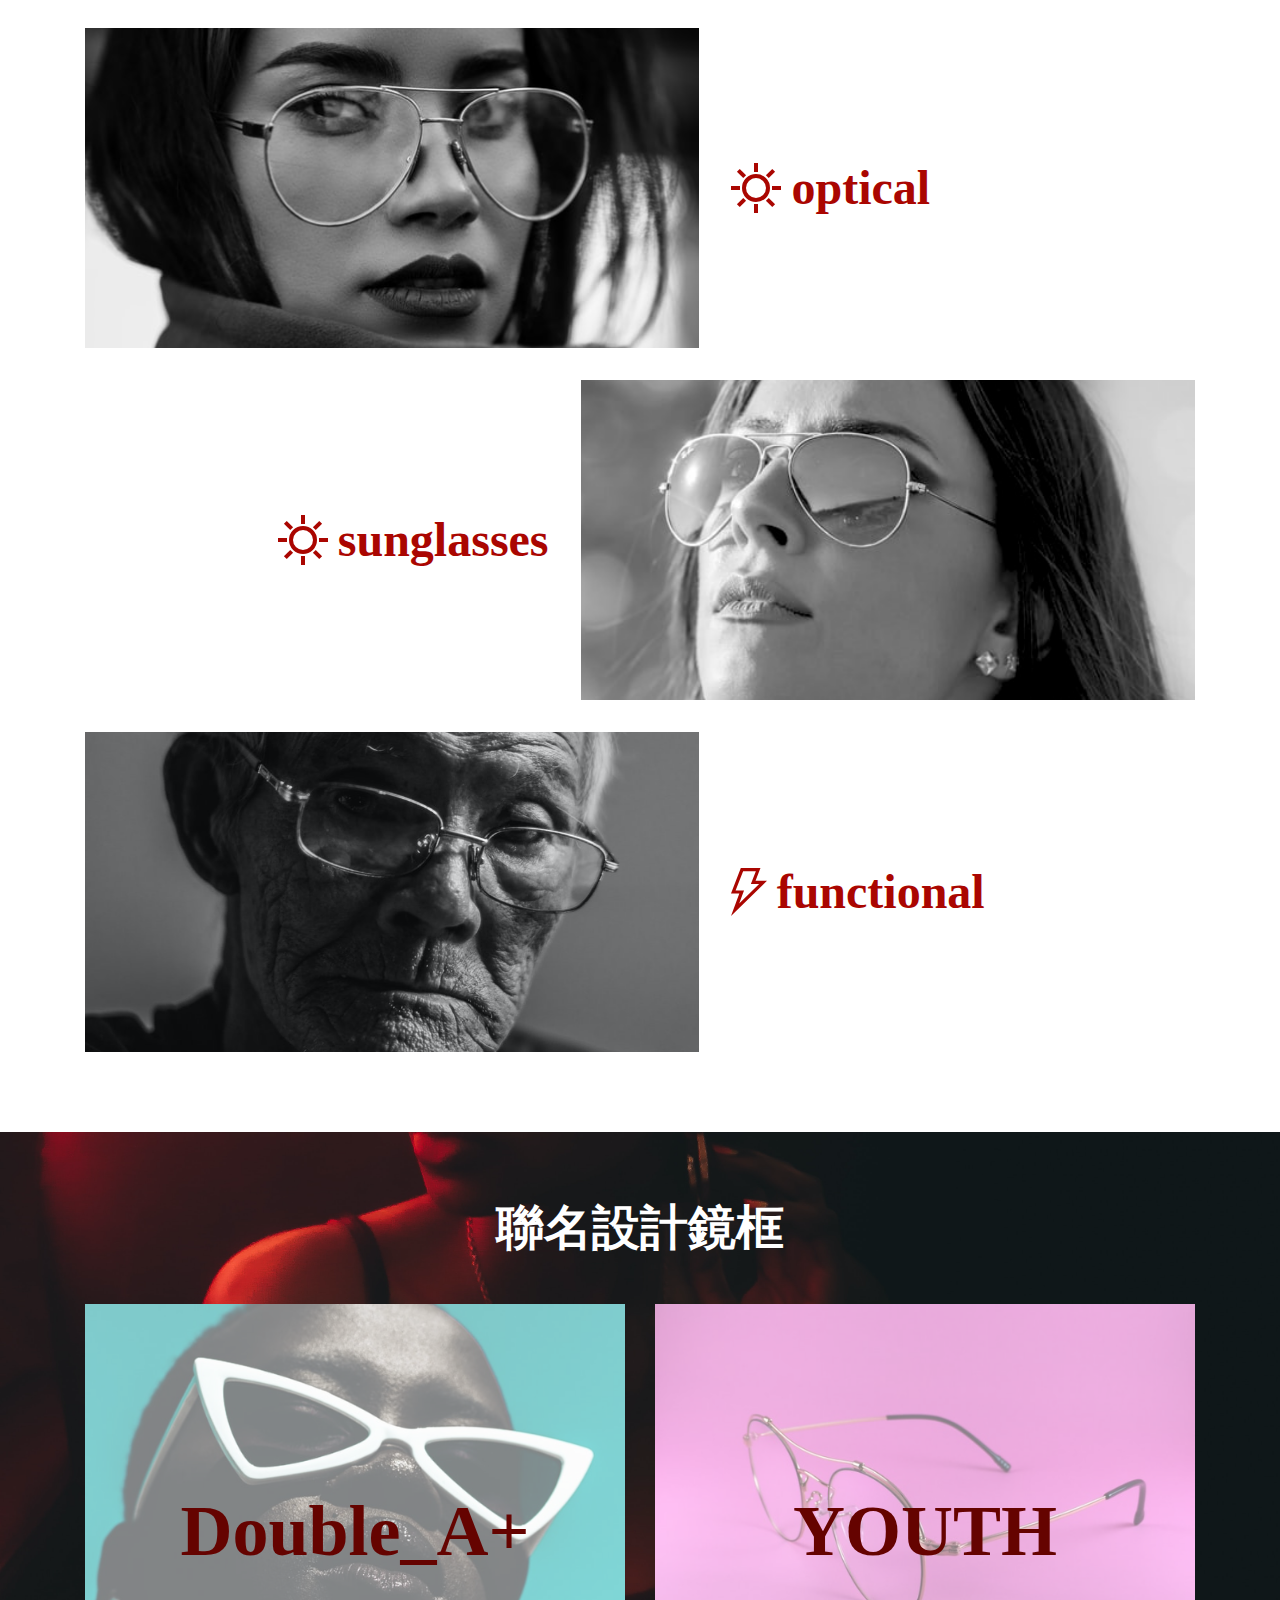
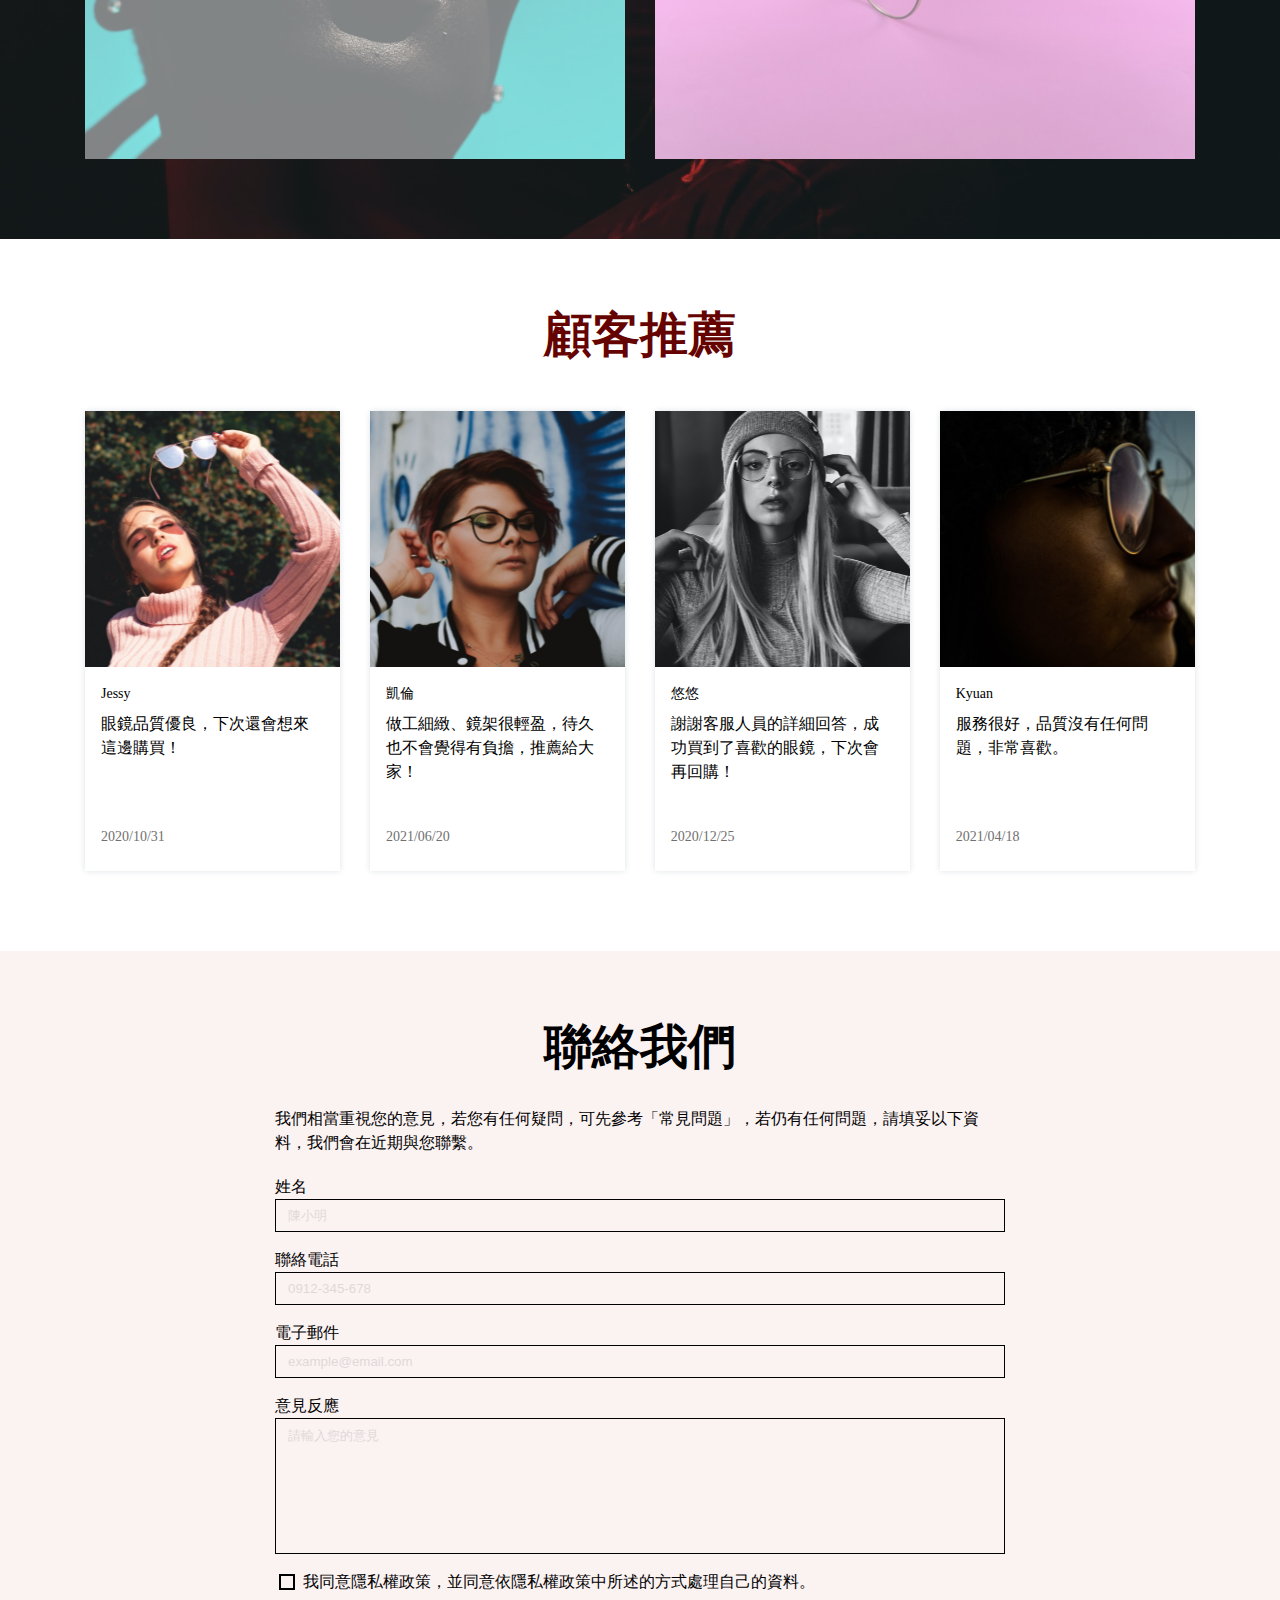
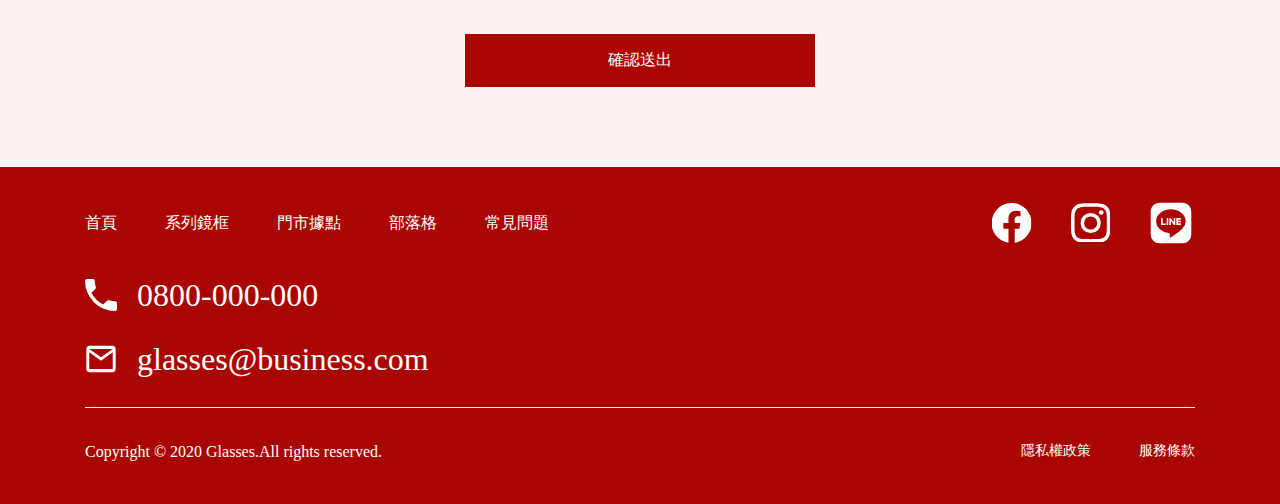
==== commit 753a3668: "Update 2021-07-21T14:43:53.528Z" ====
--- a/index.html
+++ b/index.html
@@ -112,17 +112,18 @@
     <h2>聯名設計鏡框</h2>
     <ul class='designer-list'>
       <li>
+        <a href="#">
           <div class="white-img"></div>
-          <div class='designer_1 designer-img'></div>
+          <div href='#' class='designer_1 designer-img'></div>
           <h3>Double_A+</h3>
-          
+        </a>
       </li>
       <li >
-          
+        <a href="#">
           <div class="white-img"></div>
-          <div class='designer_2 designer-img' ></div>
+          <div href='#' class='designer_2 designer-img' ></div>
           <h3>YOUTH</h3>
-          
+        </a>
       </li>
     </ul>
   </div>
@@ -130,64 +131,73 @@
 <section class="recommand container container-padding">
   <h2>顧客推薦</h2>
   <ul>
-    <li>
-      <img src="./assets/images/rec-1.png" alt="">
-      <h4>Jessy</h4>
-      <p>眼鏡品質優良，下次還會想來這邊購買！</p>
-      <h4>2020/10/31</h4>
-    </li>
-    <li>
-      <img src="./assets/images/rec-2.png" alt="">
-      <h4>凱倫</h4>
-      <p>做工細緻、鏡架很輕盈，待久也不會覺得有負擔，推薦給大家！</p>
-      <h4>2021/06/20</h4>
-    </li>
-    <li>
-      <img src="./assets/images/rec-3.png" alt="">
-      <h4>悠悠</h4>
-      <p>謝謝客服人員的詳細回答，成功買到了喜歡的眼鏡，下次會再回購！</p>
-      <h4>2020/12/25</h4>
-    </li>
-    <li>
-      <img src="./assets/images/rec-4.png" alt="">
-      <h4>Kyuan</h4>
-      <p>服務很好，品質沒有任何問題，非常喜歡。</p>
-      <h4>2021/04/18</h4>
+    <li class='recommand-card'>
+      <div class="customer-1 customer-img"></div>
+      <div class="recommand-content">
+        <h4>Jessy</h4>
+        <p>眼鏡品質優良，下次還會想來這邊購買！</p>
+        <h4 class='date'>2020/10/31</h4>
+      </div>
+    </li>
+    <li class='recommand-card'>
+      <div class="customer-2 customer-img"></div>
+      <div class="recommand-content">
+        <h4>凱倫</h4>
+        <p>做工細緻、鏡架很輕盈，待久也不會覺得有負擔，推薦給大家！</p>
+        <h4 class='date'>2021/06/20</h4>
+      </div>
+    </li>
+    <li class='recommand-card'>
+      <div class="customer-3 customer-img"></div>
+      <div class="recommand-content">
+        <h4>悠悠</h4>
+        <p>謝謝客服人員的詳細回答，成功買到了喜歡的眼鏡，下次會再回購！</p>
+        <h4 class='date'>2020/12/25</h4>
+      </div>
+    </li>
+    <li class='recommand-card'>
+      <div class="customer-4 customer-img"></div>
+      <div class="recommand-content">
+        <h4>Kyuan</h4>
+        <p>服務很好，品質沒有任何問題，非常喜歡。</p>
+        <h4 class='date'>2021/04/18</h4>
+      </div>
     </li>
   </ul>
 </section>
-<section class="inform container container-padding">
-  <h2>聯絡我們</h2>
-  <p>
-    我們相當重視您的意見，若您有任何疑問，可先參考「常見問題」，若仍有任何問題，請填妥以下資料，我們會在近期與您聯繫。
-  </p>
-  <form action="" method="post">
-    <ul>
-      <li>
-        <label for="name">姓名</label>
-        <input type="text" id='name' placeholder="陳小明">
-      </li>
-      <li>
-        <lable>聯絡電話</lable>
-        <input type="text" placeholder="0912-345-678">
-      </li>
-      <li>
-        <lable>電子郵件</lable>
-        <input type="text" placeholder="example@email.com">
-      </li>
-      <li>
-        <lable>意見反應</lable>
-        <input type="text" placeholder="請輸入您的意見"> 
-      </li>
-      <li class='contact-checkbox'>
-        <input type="checkbox" name="" id="privacy">
-        <p>我同意隱私權政策，並同意依隱私權政策中所述的方式處理自己的資料。</p>
-      </li>
-    </ul>
-    
-    <input type="submit" value="確認送出" class='submit'>
-  </form>
-  
+<section class="inform">
+  <div class="container container-padding inform-container">
+    <h2>聯絡我們</h2>
+    <p class='inform-desc'>
+      我們相當重視您的意見，若您有任何疑問，可先參考「常見問題」，若仍有任何問題，請填妥以下資料，我們會在近期與您聯繫。
+    </p>
+    <form action="" method="post">
+      <ul>
+        <li>
+          <label for="name">姓名</label>
+          <input type="text" id='name' placeholder="陳小明">
+        </li>
+        <li>
+          <lable>聯絡電話</lable>
+          <input type="text" placeholder="0912-345-678">
+        </li>
+        <li>
+          <lable>電子郵件</lable>
+          <input type="text" placeholder="example@email.com">
+        </li>
+        <li>
+          <lable>意見反應</lable>
+          <textarea name="mytext" placeholder="請輸入您的意見"></textarea >
+        </li>
+        <li class='contact-checkbox'>
+          <label for="privacy"></label>
+          <p>我同意隱私權政策，並同意依隱私權政策中所述的方式處理自己的資料。</p>
+          <input type="checkbox" value='1' name="" id="privacy">
+        </li>
+      </ul>
+      <input type="submit" value="確認送出" class='submit'>
+    </form>
+  </div>
 </section>
 
 
--- a/assets/style/all.css
+++ b/assets/style/all.css
@@ -595,6 +595,10 @@
       @media (max-width: 992px) {
         .designer-list li h3 {
           font-size: 2rem; } }
+  .designer-list a:hover .designer-img {
+    opacity: 1; }
+  .designer-list a:hover h3 {
+    color: white; }
 
 .white-img {
   position: absolute;
@@ -621,26 +625,211 @@
   opacity: 0.5;
   z-index: 2; }
 
-.inform .submit {
-  border: none;
-  margin: 0;
-  padding: 0;
-  width: auto;
-  overflow: visible;
-  background: transparent;
-  /* inherit font & color from ancestor */
-  color: inherit;
-  font: inherit;
-  /* Normalize `line-height`. Cannot be changed from `normal` in Firefox 4+. */
-  line-height: normal;
-  /* Corrects font smoothing for webkit */
-  -webkit-font-smoothing: inherit;
-  -moz-osx-font-smoothing: inherit;
-  /* Corrects inability to style clickable `input` types in iOS */
-  -webkit-appearance: none;
-  padding: 1rem 143px;
-  background-color: #AA0601; }
-  .inform .submit:hover {
-    background-color: pink; }
+/* =============== recommand =============== */
+.recommand h2 {
+  margin-bottom: 2.5rem; }
+  @media (max-width: 992px) {
+    .recommand h2 {
+      margin-bottom: 2rem; } }
+  @media (max-width: 767px) {
+    .recommand h2 {
+      margin-bottom: 1.25rem; } }
+
+.recommand ul {
+  display: -webkit-box;
+  display: -ms-flexbox;
+  display: flex;
+  -webkit-box-pack: justify;
+      -ms-flex-pack: justify;
+          justify-content: space-between;
+  -ms-flex-wrap: wrap;
+      flex-wrap: wrap; }
+
+.recommand-card {
+  border-radius: 4px 5px 0px 0px;
+  -webkit-box-shadow: 0px 0px 6px #DEE2E6;
+          box-shadow: 0px 0px 6px #DEE2E6;
+  width: 23%;
+  height: 460px;
+  position: relative; }
+  @media (max-width: 992px) {
+    .recommand-card {
+      width: 48.39%; }
+      .recommand-card:nth-child(-n+2) {
+        margin-bottom: 2rem; } }
+  @media (max-width: 767px) {
+    .recommand-card {
+      width: 100%; }
+      .recommand-card:not(:last-child) {
+        margin-bottom: 1rem; } }
+
+.customer-img {
+  width: 100%;
+  height: 256px;
+  background-size: cover;
+  background-position: center center;
+  background-repeat: no-repeat; }
+
+.recommand-content {
+  padding: 1rem; }
+  .recommand-content > h4 {
+    margin-bottom: 0.5rem; }
+  .recommand-content h4 {
+    font-size: 14px; }
+
+.date {
+  color: #707070;
+  position: absolute;
+  left: 1rem;
+  bottom: 1rem; }
+
+.customer-1 {
+  background-image: url(../images/rec-1.png); }
+
+.customer-2 {
+  background-image: url(../images/rec-2.png); }
+
+.customer-3 {
+  background-image: url(../images/rec-3.png); }
+
+.customer-4 {
+  background-image: url(../images/rec-4.png); }
+
+/*==================inform =========================*/
+.inform {
+  background-color: #FBF2F2; }
+
+.inform-container {
+  max-width: 730px;
+  /* 38%;*/
+  /*66.36%;*/ }
+  @media (max-width: 992px) {
+    .inform-container {
+      width: 58.6%; } }
+  @media (max-width: 767px) {
+    .inform-container {
+      width: 92%; } }
+  .inform-container h2 {
+    color: #000;
+    margin-bottom: 1.5rem; }
+  .inform-container .submit {
+    border: none;
+    margin: 0;
+    padding: 0;
+    width: auto;
+    overflow: visible;
+    background: transparent;
+    /* inherit font & color from ancestor */
+    color: inherit;
+    font: inherit;
+    /* Normalize `line-height`. Cannot be changed from `normal` in Firefox 4+. */
+    line-height: normal;
+    /* Corrects font smoothing for webkit */
+    -webkit-font-smoothing: inherit;
+    -moz-osx-font-smoothing: inherit;
+    /* Corrects inability to style clickable `input` types in iOS */
+    -webkit-appearance: none;
+    padding: 1rem 143px;
+    background-color: #AA0601;
+    display: block;
+    margin: 0 auto;
+    color: white; }
+    .inform-container .submit:hover {
+      background-color: pink;
+      color: #650300; }
+  .inform-container label {
+    margin-bottom: 4px; }
+    @media (max-width: 992px) {
+      .inform-container label {
+        font-size: 14px; } }
+  .inform-container ul {
+    margin-bottom: 2.5rem; }
+    @media (max-width: 992px) {
+      .inform-container ul {
+        margin-bottom: 1.25rem; } }
+  .inform-container li:not(:last-child) {
+    margin-bottom: 1rem; }
+    @media (max-width: 992px) {
+      .inform-container li:not(:last-child) {
+        margin-bottom: 0.5rem; } }
+  .inform-container textarea {
+    border: none;
+    overflow: auto;
+    outline: none;
+    -webkit-box-shadow: none;
+    box-shadow: none;
+    resize: none;
+    /*remove the resize handle on the bottom right*/
+    height: 136px; }
+    .inform-container textarea::-webkit-input-placeholder {
+      opacity: 0.2; }
+    .inform-container textarea::-moz-placeholder {
+      opacity: 0.2; }
+    .inform-container textarea:-ms-input-placeholder {
+      opacity: 0.2; }
+    .inform-container textarea::-ms-input-placeholder {
+      opacity: 0.2; }
+    .inform-container textarea::placeholder {
+      opacity: 0.2; }
+    @media (max-width: 992px) {
+      .inform-container textarea {
+        height: 100px; } }
+  .inform-container input[type=text], .inform-container textarea {
+    display: block;
+    width: 100%;
+    background-color: #FBF2F2;
+    border: 1px solid black;
+    padding: 8px 12px; }
+    .inform-container input[type=text]::-webkit-input-placeholder, .inform-container textarea::-webkit-input-placeholder {
+      opacity: 0.2; }
+    .inform-container input[type=text]::-moz-placeholder, .inform-container textarea::-moz-placeholder {
+      opacity: 0.2; }
+    .inform-container input[type=text]:-ms-input-placeholder, .inform-container textarea:-ms-input-placeholder {
+      opacity: 0.2; }
+    .inform-container input[type=text]::-ms-input-placeholder, .inform-container textarea::-ms-input-placeholder {
+      opacity: 0.2; }
+    .inform-container input[type=text]::placeholder, .inform-container textarea::placeholder {
+      opacity: 0.2; }
+
+.inform-desc {
+  margin-bottom: 1.25rem; }
+  @media (max-width: 992px) {
+    .inform-desc {
+      margin-bottom: 1rem; } }
+  @media (max-width: 767px) {
+    .inform-desc {
+      margin-bottom: rem; } }
+
+.contact-checkbox {
+  display: -webkit-box;
+  display: -ms-flexbox;
+  display: flex;
+  -webkit-box-pack: start;
+      -ms-flex-pack: start;
+          justify-content: flex-start;
+  -webkit-box-align: start;
+      -ms-flex-align: start;
+          align-items: flex-start; }
+  .contact-checkbox input {
+    visibility: hidden; }
+  .contact-checkbox label {
+    display: block;
+    width: 1rem;
+    height: 1rem;
+    border: 2px solid black;
+    background-color: #FBF2F2;
+    margin: 4px;
+    margin-right: 8px; }
+    @media (max-width: 992px) {
+      .contact-checkbox label {
+        width: 14px;
+        height: 14px;
+        margin: 1.75px;
+        margin-right: 4px; } }
+  .contact-checkbox p {
+    font-size: 1rem; }
+    @media (max-width: 992px) {
+      .contact-checkbox p {
+        font-size: 14px; } }
 
 /*# sourceMappingURL=all.css.map */
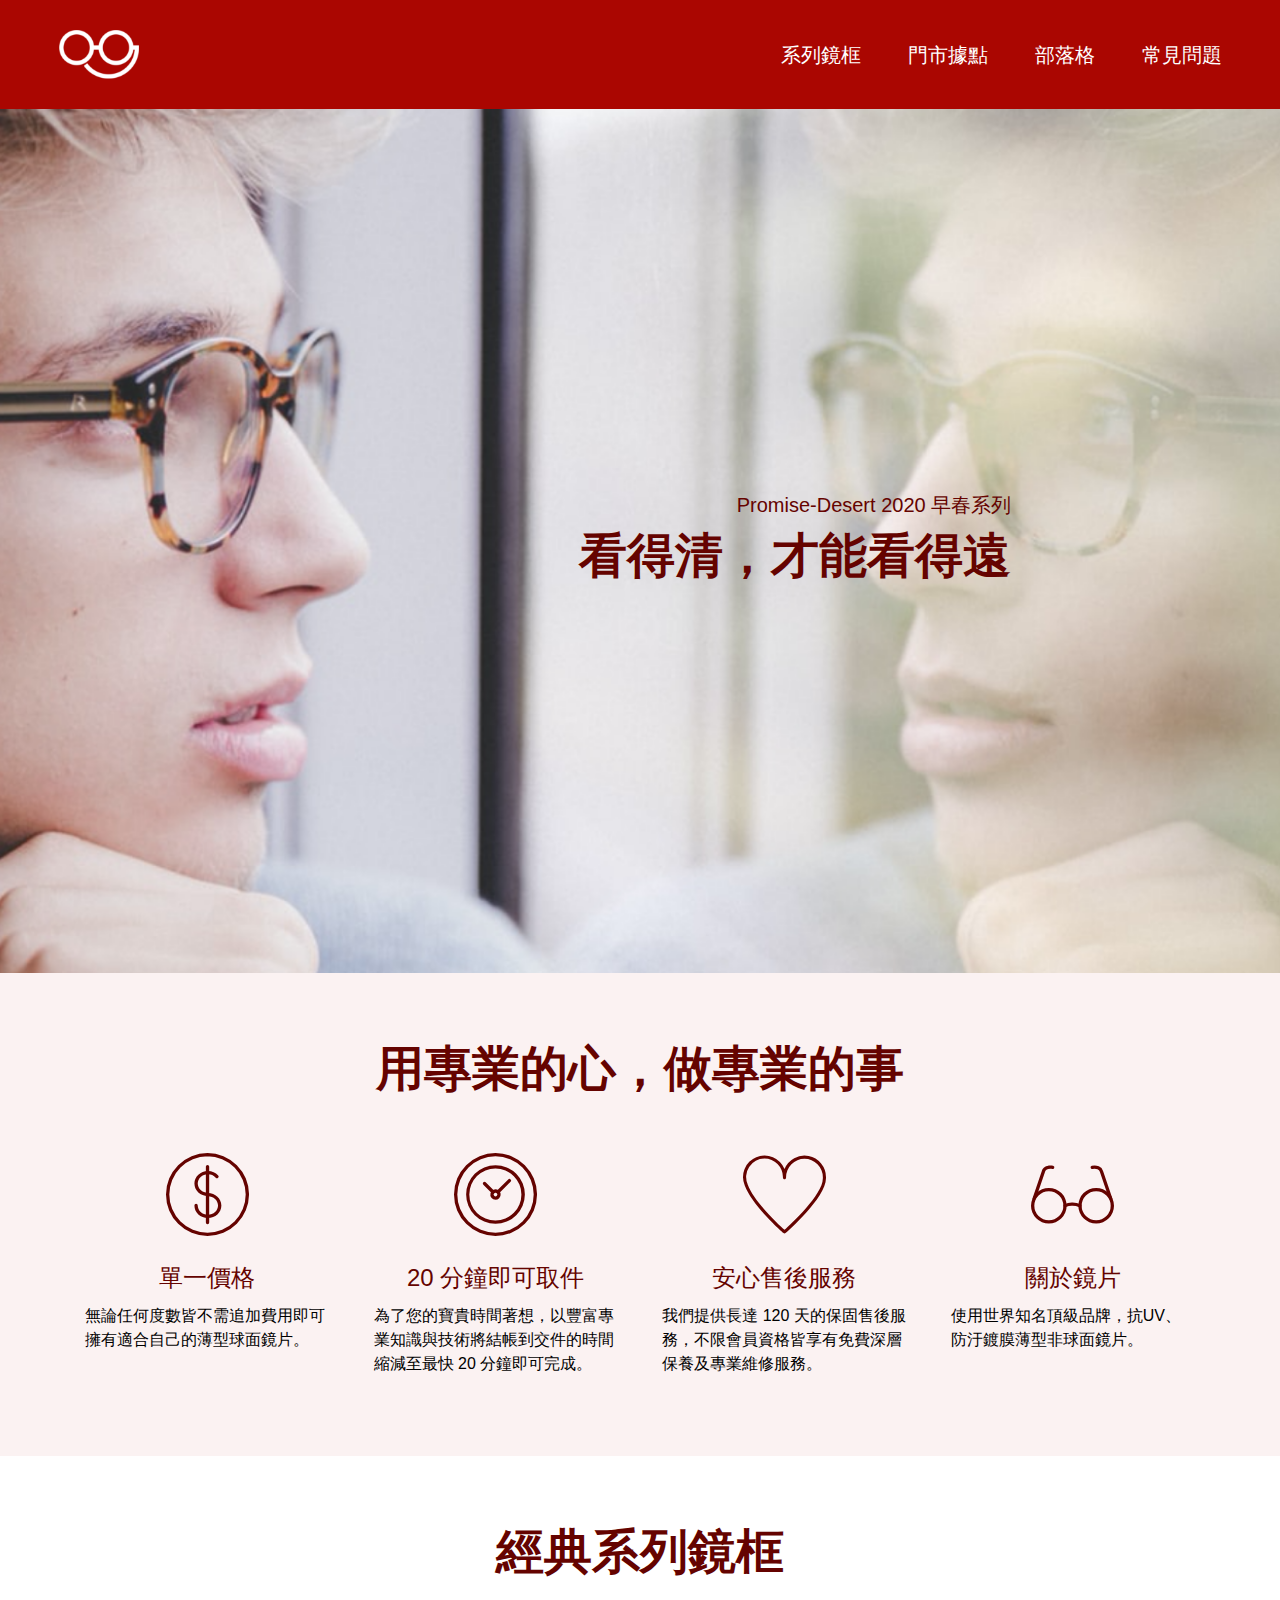
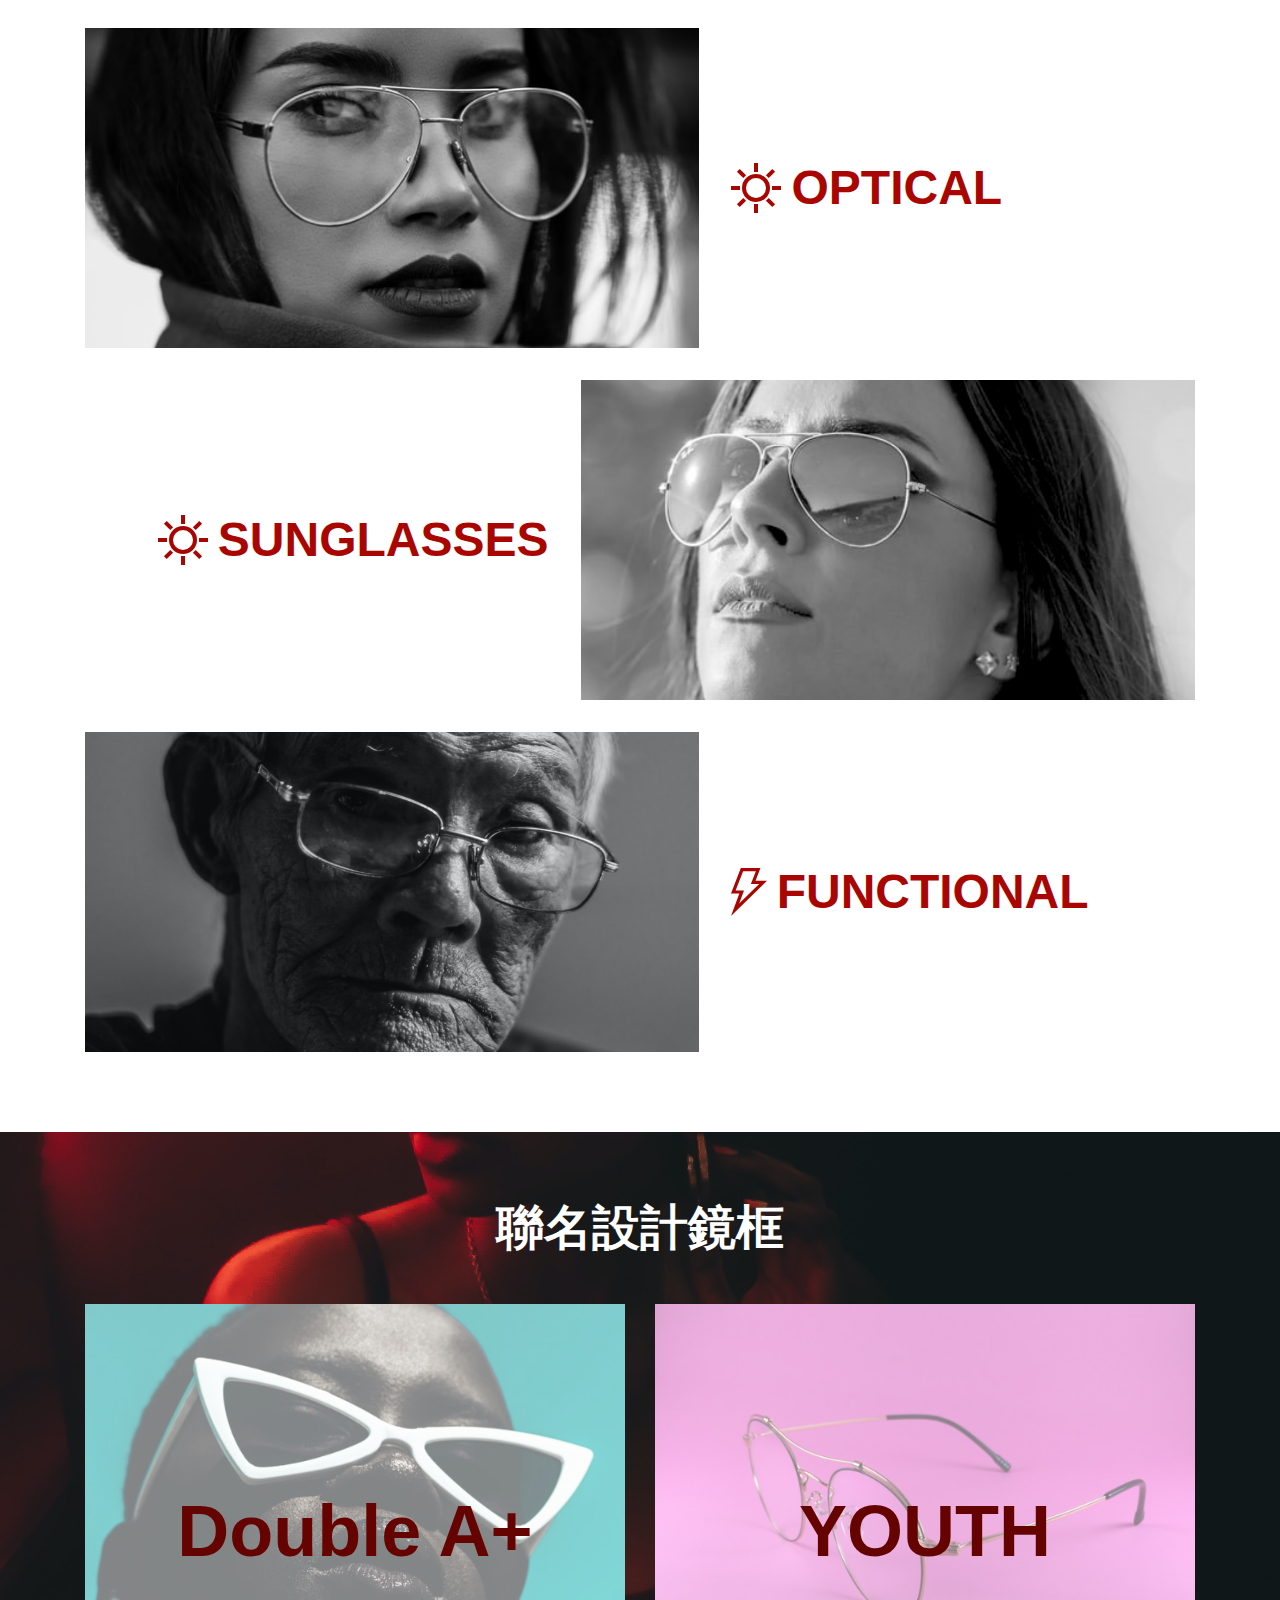
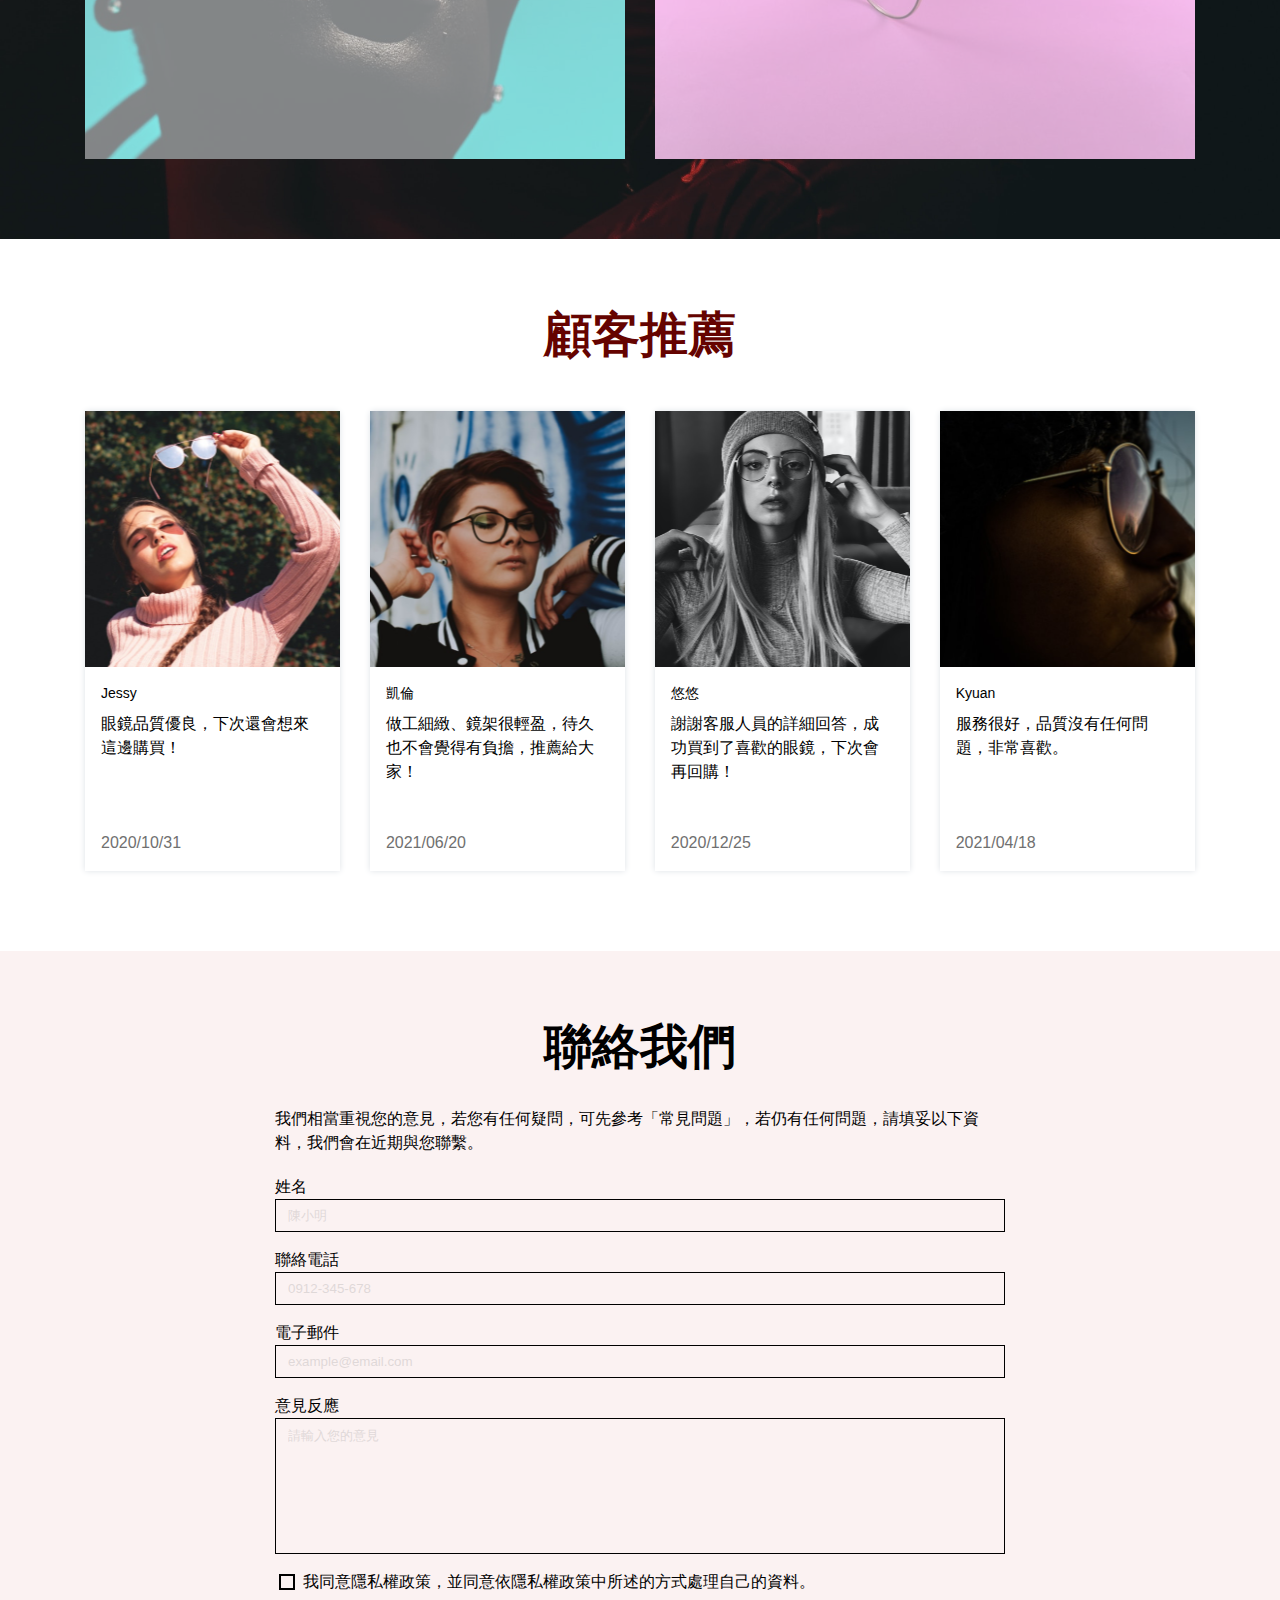
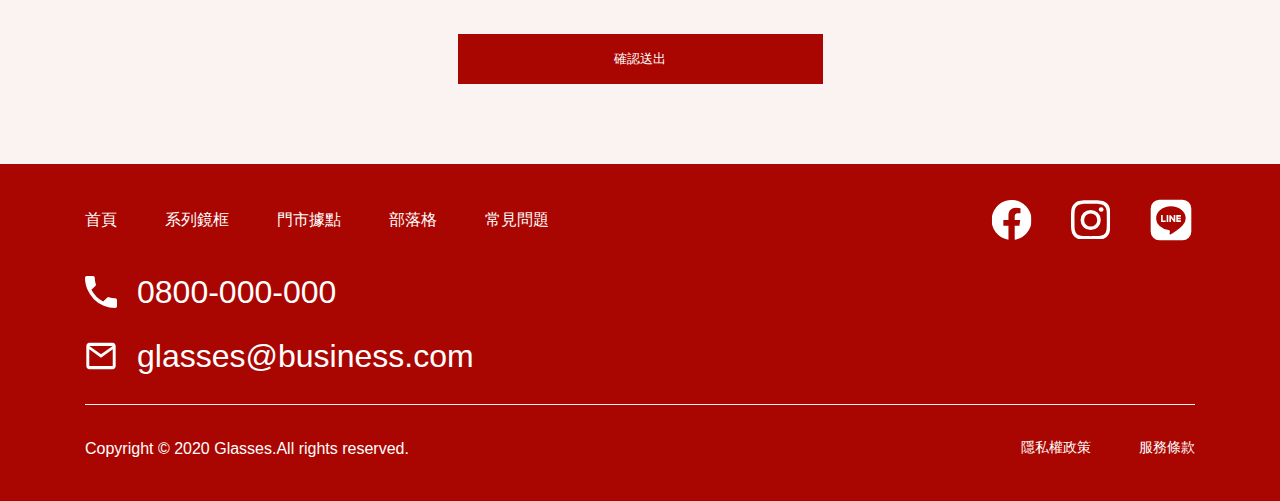
==== commit 8221c168: "Update 2021-07-31T08:12:15.669Z" ====
--- a/index.html
+++ b/index.html
@@ -11,14 +11,14 @@
   <link href="https://fonts.google.com/specimen/Roboto?query=roboto" rel="stylesheet">
   <link href="https://fonts.google.com/specimen/Noto+Sans?query=san" rel="stylesheet">
   <link rel="stylesheet" href="./assets/style/all.css">
-  
+  <link rel="stylesheet" href="./assets/style/pages/index.css">
 </head>
 
 <body>
   <header class="header">
-    <h1><a href="#"></a></h1>
+    <h1><a href="./index.html">HelloGlasses</a></h1>
     <ul class='nav'>
-      <li><a href="#">系列鏡框</a></li>
+      <li><a href="./serial.html">系列鏡框</a></li>
       <li><a href="#">門市據點</a></li>
       <li><a href="#">部落格</a></li>
       <li><a href="#">常見問題</a></li>
@@ -32,7 +32,7 @@
     <h2>看得清，才能看得遠</h2>
   </div>
 </section>
-<section class="slogan ">
+<section class="slogan">
   <div class="container container-padding">
     <h2>用專業的心，做專業的事</h2>
     <ul class='slogan-list'>
@@ -61,18 +61,18 @@
 </section>
 <section class="classic_serial container container-padding">
   <h2>經典系列鏡框</h2>
-  <ul class='classic-list'>
+  <ul class='classic-list text-upper'>
     <li>
-      <a href="#">
+      <a href="./serial.html">
         <div class='classic-1 serial-img'>
           <div class='serial-name serial-img-name'>
-            <img src="./assets/images/icon-sun.svg" alt="">
+            <img src="./assets/images/icon-sun.svg" alt="optical">
             <h3>optical</h3>
           </div>
         </div>
         <div class='serial-name '>
-          <img src="./assets/images/icon-sun.svg" alt="">
-          <h3>optical</h3>
+          <img src="./assets/images/icon-sun.svg" alt="optical">
+          <h3 >optical</h3>
         </div>
       </a>
     </li>
@@ -80,12 +80,12 @@
       <a href="#">
         <div class='classic-2 serial-img'>
           <div class='serial-name serial-img-name'>
-            <img src="./assets/images/icon-sun.svg" alt="">
+            <img src="./assets/images/icon-sun.svg" alt="sunglasses">
             <h3>sunglasses</h3>
           </div>
         </div>
         <div class='serial-name'>
-          <img src="./assets/images/icon-sun.svg" alt="">
+          <img src="./assets/images/icon-sun.svg" alt="sunglasses">
           <h3>sunglasses</h3>
         </div>
       </a>
@@ -94,12 +94,12 @@
       <a href="#">
         <div class='classic-3 serial-img'>
           <div class='serial-name serial-img-name'>
-            <img src="./assets/images/icon-thunder.svg" alt="">
-            <h3>optical</h3>
+            <img src="./assets/images/icon-thunder.svg" alt="functional">
+            <h3>functional</h3>
           </div>
         </div>
         <div class='serial-name'>
-          <img src="./assets/images/icon-thunder.svg" alt="">
+          <img src="./assets/images/icon-thunder.svg" alt="functional">
           <h3>functional</h3>
         </div>
       </a>
@@ -113,9 +113,9 @@
     <ul class='designer-list'>
       <li>
         <a href="#">
-          <div class="white-img"></div>
+          <!--div class="white-img"></div-->
           <div href='#' class='designer_1 designer-img'></div>
-          <h3>Double_A+</h3>
+          <h3 class='text-nowrap'>Double A+</h3>
         </a>
       </li>
       <li >
@@ -136,7 +136,7 @@
       <div class="recommand-content">
         <h4>Jessy</h4>
         <p>眼鏡品質優良，下次還會想來這邊購買！</p>
-        <h4 class='date'>2020/10/31</h4>
+        <time class='date'>2020/10/31</time>
       </div>
     </li>
     <li class='recommand-card'>
@@ -144,7 +144,7 @@
       <div class="recommand-content">
         <h4>凱倫</h4>
         <p>做工細緻、鏡架很輕盈，待久也不會覺得有負擔，推薦給大家！</p>
-        <h4 class='date'>2021/06/20</h4>
+        <time class='date'>2021/06/20</time>
       </div>
     </li>
     <li class='recommand-card'>
@@ -152,7 +152,7 @@
       <div class="recommand-content">
         <h4>悠悠</h4>
         <p>謝謝客服人員的詳細回答，成功買到了喜歡的眼鏡，下次會再回購！</p>
-        <h4 class='date'>2020/12/25</h4>
+        <time class='date'>2020/12/25</time>
       </div>
     </li>
     <li class='recommand-card'>
@@ -160,7 +160,7 @@
       <div class="recommand-content">
         <h4>Kyuan</h4>
         <p>服務很好，品質沒有任何問題，非常喜歡。</p>
-        <h4 class='date'>2021/04/18</h4>
+        <time class='date'>2021/04/18</time>
       </div>
     </li>
   </ul>
@@ -178,16 +178,16 @@
           <input type="text" id='name' placeholder="陳小明">
         </li>
         <li>
-          <lable>聯絡電話</lable>
-          <input type="text" placeholder="0912-345-678">
-        </li>
-        <li>
-          <lable>電子郵件</lable>
-          <input type="text" placeholder="example@email.com">
-        </li>
-        <li>
-          <lable>意見反應</lable>
-          <textarea name="mytext" placeholder="請輸入您的意見"></textarea >
+          <lable for="phone">聯絡電話</lable>
+          <input type="text" id='phone' placeholder="0912-345-678">
+        </li>
+        <li>
+          <lable for='email'>電子郵件</lable>
+          <input type="text" id='email' placeholder="example@email.com">
+        </li>
+        <li>
+          <lable for='comment'>意見反應</lable>
+          <textarea name="mytext" id='comment' placeholder="請輸入您的意見"></textarea >
         </li>
         <li class='contact-checkbox'>
           <label for="privacy"></label>
@@ -206,8 +206,8 @@
     <div class="container">
       <div class='footer-nav d-flex-sb'>
         <ul class='footer-nav-items d-flex-c'>
-          <li><a href="#">首頁</a></li>
-          <li><a href="#">系列鏡框</a></li>
+          <li><a href="./index.html">首頁</a></li>
+          <li><a href="./serial.html">系列鏡框</a></li>
           <li><a href="#">門市據點</a></li>
           <li><a href="#">部落格</a></li>
           <li><a href="#">常見問題</a></li>
@@ -240,6 +240,7 @@
   </footer>
   <script src="./assets/js/vendors.js"></script>
   <script src="./assets/js/all.js"></script>
+
 </body>
 
 
--- a/assets/style/all.css
+++ b/assets/style/all.css
@@ -46,7 +46,6 @@
   border-spacing: 0; }
 
 /* @include pad{} */
-/* add */
 img {
   max-width: 100%;
   height: auto;
@@ -56,8 +55,20 @@
   -webkit-box-sizing: border-box;
           box-sizing: border-box; }
 
+body {
+  font-family: 'Robot','Noto Sans TC', sans-serif;
+  line-height: 1.5; }
+
 a {
   text-decoration: none; }
+
+.d-none {
+  display: none; }
+
+.d-flex {
+  display: -webkit-box;
+  display: -ms-flexbox;
+  display: flex; }
 
 .d-flex-c {
   display: -webkit-box;
@@ -68,7 +79,9 @@
           justify-content: center;
   -webkit-box-align: center;
       -ms-flex-align: center;
-          align-items: center; }
+          align-items: center;
+  -ms-flex-wrap: wrap;
+      flex-wrap: wrap; }
 
 .d-flex-sb {
   display: -webkit-box;
@@ -79,22 +92,90 @@
           justify-content: space-between;
   -webkit-box-align: center;
       -ms-flex-align: center;
-          align-items: center; }
+          align-items: center;
+  -ms-flex-wrap: wrap;
+      flex-wrap: wrap; }
+
+.d-flex-s {
+  display: -webkit-box;
+  display: -ms-flexbox;
+  display: flex;
+  -webkit-box-pack: start;
+      -ms-flex-pack: start;
+          justify-content: flex-start; }
+
+.m-0-a {
+  margin: 0 auto; }
 
 .mr-auto {
   margin-right: auto; }
 
-.font-size-s {
+.mr-10 {
+  margin-right: 10px; }
+
+.mb-40 {
+  margin-bottom: 40px; }
+
+.mb-80 {
+  margin-bottom: 80px; }
+
+/*.mb-1{}
+.mb-2{}
+.mb-3{}
+.mb-4{}
+.mb-5{}
+.mb-6{}
+ px-0 ,py-0....px-1 , py-1
+*/
+.font-s {
   font-size: 14px; }
 
-.font-24 {
+.font-n {
+  font-size: 16px; }
+
+.font-sm {
+  font-size: 20px; }
+
+.font-m {
   font-size: 1.5rem; }
 
-.font-20 {
-  font-size: 1.25rem; }
-
-.font-48 {
+.font-l {
+  font-size: 2rem; }
+
+.font-ll {
   font-size: 3rem; }
+
+.font-42 {
+  font-size: 42px; }
+
+.font-w-light {
+  font-weight: 300; }
+
+.font-w-normal {
+  font-weight: normal; }
+
+.font-w-bold {
+  font-weight: bold; }
+
+.font-family-main {
+  font-family: "Roboto"; }
+
+.font-family-sec {
+  font-family: "Noto Sans"; }
+
+.text-a-c {
+  text-align: center; }
+
+.text-upper {
+  text-transform: uppercase; }
+
+.text-nowrap {
+  white-space: nowrap; }
+
+.bg-img-center {
+  background-position: center center;
+  background-size: cover;
+  background-repeat: no-repeat; }
 
 .reset-btn {
   border: none;
@@ -113,6 +194,29 @@
   -moz-osx-font-smoothing: inherit;
   /* Corrects inability to style clickable `input` types in iOS */
   -webkit-appearance: none; }
+
+.pagination {
+  display: -webkit-box;
+  display: -ms-flexbox;
+  display: flex;
+  -webkit-box-pack: center;
+      -ms-flex-pack: center;
+          justify-content: center; }
+  .pagination li a {
+    display: block;
+    border: 1px solid #555555;
+    border-left-width: 0px;
+    color: #555555;
+    padding: 10px 16px;
+    font-size: 18px; }
+    .pagination li a:hover {
+      background-color: #FBF2F2; }
+  .pagination li:first-child > a {
+    border-left-width: 1px;
+    padding: 10px 12px; }
+  .pagination li:last-child > a {
+    background-color: #F2F2F2;
+    padding: 10px 12px; }
 
 .header {
   display: -webkit-box;
@@ -147,6 +251,9 @@
             justify-content: center;
     -ms-flex-wrap: wrap;
         flex-wrap: wrap; }
+    .header ul li {
+      margin-right: -1px;
+      margin-bottom: -1px; }
     .header ul li + li {
       margin-left: 3rem; }
     .header ul a {
@@ -302,16 +409,10 @@
   .service-doc a:last-child {
     margin: 0px; } }
 
-body {
-  line-height: 1.5; }
-
-a {
-  text-decoration: none; }
-
 .container {
   max-width: 1110px;
   margin: 0 auto;
-  font-family: "Roboto, sans-serif"; }
+  /*font-family: $font-family-main;*/ }
   .container h2 {
     font-size: 3rem;
     font-weight: 800;
@@ -337,6 +438,7 @@
     .container-padding {
       padding: 30px 0 40px 0; } }
 
+/*============== banner==================*/
 .banner {
   background-image: url(../images/banner.png);
   height: 864px;
@@ -389,11 +491,12 @@
   -webkit-box-pack: justify;
       -ms-flex-pack: justify;
           justify-content: space-between;
+  /*gap: 30px;*/
   -ms-flex-wrap: wrap;
       flex-wrap: wrap; }
   .slogan-list li {
-    width: 255px;
-    /*23%;*/ }
+    width: 22%;
+    /*255px;*/ }
     .slogan-list li img {
       display: block;
       width: 83px;
@@ -410,13 +513,16 @@
       -webkit-box-pack: center;
           -ms-flex-pack: center;
               justify-content: center; }
-      .slogan-list li:nth-child(odd) {
-        margin-right: 15%;
-        /*105px*/ }
-      .slogan-list li:nth-child(-n+2) {
-        margin-bottom: 2rem; } }
+      .slogan-list li {
+        width: 42.5%; }
+        .slogan-list li:nth-child(odd) {
+          margin-right: 15%;
+          /*105px*/ }
+        .slogan-list li:nth-child(-n+2) {
+          margin-bottom: 2rem; } }
   @media (max-width: 767px) {
     .slogan-list li {
+      width: 100%;
       margin-right: 0px; }
       .slogan-list li:nth-child(odd) {
         margin-right: 0px; }
@@ -556,7 +662,7 @@
     margin-bottom: 2.5rem; }
 
 .designer-list {
-  width: 100%;
+  /*width: 100%;*/
   display: -webkit-box;
   display: -ms-flexbox;
   display: flex;
@@ -600,14 +706,14 @@
   .designer-list a:hover h3 {
     color: white; }
 
-.white-img {
-  position: absolute;
-  top: 0px;
-  width: 100%;
-  padding-top: 84.26%;
-  background-color: white;
-  z-index: 1; }
-
+/*.white-img{
+    position: absolute;
+    top: 0px;
+    width: 100%;
+    padding-top: 84.26%;
+    background-color: white;
+    z-index: 1;
+}*/
 .designer_1 {
   background-image: url(../images/product-8.png); }
 
@@ -615,14 +721,13 @@
   background-image: url(../images/product-9.png); }
 
 .designer-img {
-  /*width: ;
-    height: */
   position: absolute;
   top: 0px;
   width: 100%;
   padding-top: 84.26%;
   background-size: cover;
-  opacity: 0.5;
+  background-color: rgba(255, 255, 255, 0.5);
+  background-blend-mode: overlay;
   z-index: 2; }
 
 /* =============== recommand =============== */
@@ -713,27 +818,15 @@
     color: #000;
     margin-bottom: 1.5rem; }
   .inform-container .submit {
-    border: none;
-    margin: 0;
-    padding: 0;
-    width: auto;
-    overflow: visible;
-    background: transparent;
-    /* inherit font & color from ancestor */
-    color: inherit;
-    font: inherit;
-    /* Normalize `line-height`. Cannot be changed from `normal` in Firefox 4+. */
-    line-height: normal;
-    /* Corrects font smoothing for webkit */
-    -webkit-font-smoothing: inherit;
-    -moz-osx-font-smoothing: inherit;
-    /* Corrects inability to style clickable `input` types in iOS */
-    -webkit-appearance: none;
-    padding: 1rem 143px;
+    /* @include reset-btn;*/
+    width: 50%;
+    padding: 1rem 0;
+    border: 0px;
     background-color: #AA0601;
     display: block;
     margin: 0 auto;
-    color: white; }
+    color: white;
+    cursor: pointer; }
     .inform-container .submit:hover {
       background-color: pink;
       color: #650300; }
@@ -832,4 +925,245 @@
       .contact-checkbox p {
         font-size: 14px; } }
 
+/* serial nav */
+.serial-list {
+  font-family: "Roboto"; }
+  .serial-list li {
+    display: block;
+    width: 33.33%;
+    border-right: 1px solid #DCDCDC; }
+    .serial-list li:first-child {
+      border-left: 1px solid #DCDCDC; }
+    .serial-list li.active {
+      border-bottom: 8px solid #AA0601; }
+      @media (max-width: 767px) {
+        .serial-list li.active {
+          border-bottom: 5px solid #AA0601; } }
+  .serial-list a {
+    padding: 26px 0 18px 0; }
+    .serial-list a:hover {
+      background-color: #FBF2F2; }
+    @media (max-width: 992px) {
+      .serial-list a {
+        padding: 14px 0 6px; } }
+    @media (max-width: 767px) {
+      .serial-list a {
+        padding: 6px 0 1px; } }
+  .serial-list img {
+    width: 44px;
+    height: 44px; }
+    @media (max-width: 992px) {
+      .serial-list img {
+        width: 30px;
+        height: 30px; } }
+    @media (max-width: 767px) {
+      .serial-list img {
+        width: 14px;
+        height: 14px;
+        margin-right: 3px; } }
+  .serial-list h4 {
+    font-size: 2rem;
+    color: black; }
+    @media (max-width: 992px) {
+      .serial-list h4 {
+        font-size: 1.5rem; } }
+    @media (max-width: 767px) {
+      .serial-list h4 {
+        font-size: 14px; } }
+
+/* seiral banner */
+@media (max-width: 992px) {
+  .serial-banner {
+    margin-bottom: 56px; } }
+
+@media (max-width: 767px) {
+  .serial-banner {
+    margin-bottom: 32px; } }
+
+.serial-banner-item {
+  width: 50%;
+  height: 304px; }
+  @media (max-width: 767px) {
+    .serial-banner-item {
+      height: 148px; } }
+
+.serial-banner-opt1 {
+  background-image: url(../images/banner-1.png); }
+
+.serial-banner-opt2 {
+  background-image: url(../images/banner-2.png); }
+
+.serial-banner-sun1 {
+  background-image: url(../images/banner-3.png); }
+
+.serial-banner-sun2 {
+  background-image: url(../images/product-2-color.png); }
+
+/* serial content */
+.serial-content {
+  padding-bottom: 160px; }
+  @media (max-width: 992px) {
+    .serial-content {
+      padding-bottom: 96px; } }
+  @media (max-width: 767px) {
+    .serial-content {
+      padding-bottom: 56px; } }
+
+.seiral-inner-content {
+  color: black; }
+  .seiral-inner-content h2 {
+    color: black; }
+    @media (max-width: 992px) {
+      .seiral-inner-content h2 {
+        font-size: 2rem; } }
+    @media (max-width: 767px) {
+      .seiral-inner-content h2 {
+        font-size: 20px; } }
+  .seiral-inner-content h3 {
+    text-align: center; }
+    @media (max-width: 992px) {
+      .seiral-inner-content h3 {
+        font-size: 1.5rem;
+        margin-bottom: 32px; } }
+    @media (max-width: 767px) {
+      .seiral-inner-content h3 {
+        font-size: 16px;
+        margin-bottom: 20px; } }
+
+/* ---- product card----- */
+.product-list {
+  gap: 30px; }
+
+@media (max-width: 767px) {
+  .product-detial {
+    font-size: 1rem; } }
+
+.product-price {
+  font-weight: bold;
+  color: #AA0601; }
+
+.product-color {
+  width: 24px;
+  height: 24px;
+  margin-right: 8px;
+  border-radius: 4px; }
+  @media (max-width: 767px) {
+    .product-color {
+      width: 1rem;
+      height: 1rem;
+      margin-right: 4px; } }
+
+.product-color-1 {
+  background-color: #5F3E2D; }
+
+.product-color-2 {
+  background-color: #B75929; }
+
+/*----product card end -----*/
+.opt-list {
+  margin-bottom: 96px; }
+  @media (max-width: 992px) {
+    .opt-list {
+      margin-bottom: 65px; } }
+  @media (max-width: 767px) {
+    .opt-list {
+      margin-bottom: 40px; } }
+  .opt-list .opt-card {
+    width: calc((100% - 90px)/4); }
+    .opt-list .opt-card:not(:nth-last-child(-n+4)) {
+      margin-bottom: 104px; }
+    @media (max-width: 992px) {
+      .opt-list .opt-card {
+        width: calc((100% - 30px)/2);
+        margin-bottom: 0px; }
+        .opt-list .opt-card:not(:nth-last-child(-n+2)) {
+          margin-bottom: 65px; } }
+    @media (max-width: 767px) {
+      .opt-list .opt-card {
+        width: 100%;
+        margin: 0px; }
+        .opt-list .opt-card:not(:nth-last-child(1)) {
+          margin-bottom: 32px; } }
+
+.opt-img {
+  height: 164px; }
+  @media (max-width: 767px) {
+    .opt-img {
+      height: 166px; } }
+
+.opt-p-1 {
+  background-image: url(../images/products-1.png); }
+
+.opt-p-2 {
+  background-image: url(../images/products-7.jpg); }
+
+.opt-p-3 {
+  background-image: url(../images/products-8.jpg); }
+
+.opt-p-4 {
+  background-image: url(../images/products-10.jpg); }
+
+.opt-p-5 {
+  background-image: url(../images/products-9.jpg); }
+
+.opt-p-6 {
+  background-image: url(../images/products-12.jpg); }
+
+.sun-p-1 {
+  background-image: url(../images/products-4.png); }
+
+.sun-p-2 {
+  background-image: url(../images/products-3.png); }
+
+.sun-p-3 {
+  background-image: url(../images/products-2.png); }
+
+.sun-p-4 {
+  background-image: url(../images/products-6.jpg); }
+
+.sun-p-5 {
+  background-image: url(../images/products-11.jpg); }
+
+.sun-p-6 {
+  background-image: url(../images/products-5.jpg); }
+
+/* --------- sunglasses serial -----*/
+@media (max-width: 767px) {
+  .sun-list {
+    margin-bottom: 40px; } }
+
+.sun-list .sun-card {
+  width: calc((100% - 60px)/3); }
+  .sun-list .sun-card:not(:nth-last-child(-n+3)) {
+    margin-bottom: 104px; }
+  @media (max-width: 992px) {
+    .sun-list .sun-card {
+      width: calc((100% - 30px)/2);
+      margin-bottom: 0px; }
+      .sun-list .sun-card:not(:nth-last-child(-n+2)) {
+        margin-bottom: 72px; } }
+  @media (max-width: 767px) {
+    .sun-list .sun-card {
+      width: 100%;
+      margin: 0px; }
+      .sun-list .sun-card:not(:nth-last-child(1)) {
+        margin-bottom: 32px; } }
+
+.sun-img {
+  height: 224px; }
+  @media (max-width: 992px) {
+    .sun-img {
+      height: 164px; } }
+  @media (max-width: 767px) {
+    .sun-img {
+      height: 166px; } }
+
+.sun-pagination {
+  display: none; }
+  @media (max-width: 767px) {
+    .sun-pagination {
+      display: -webkit-box;
+      display: -ms-flexbox;
+      display: flex; } }
+
 /*# sourceMappingURL=all.css.map */
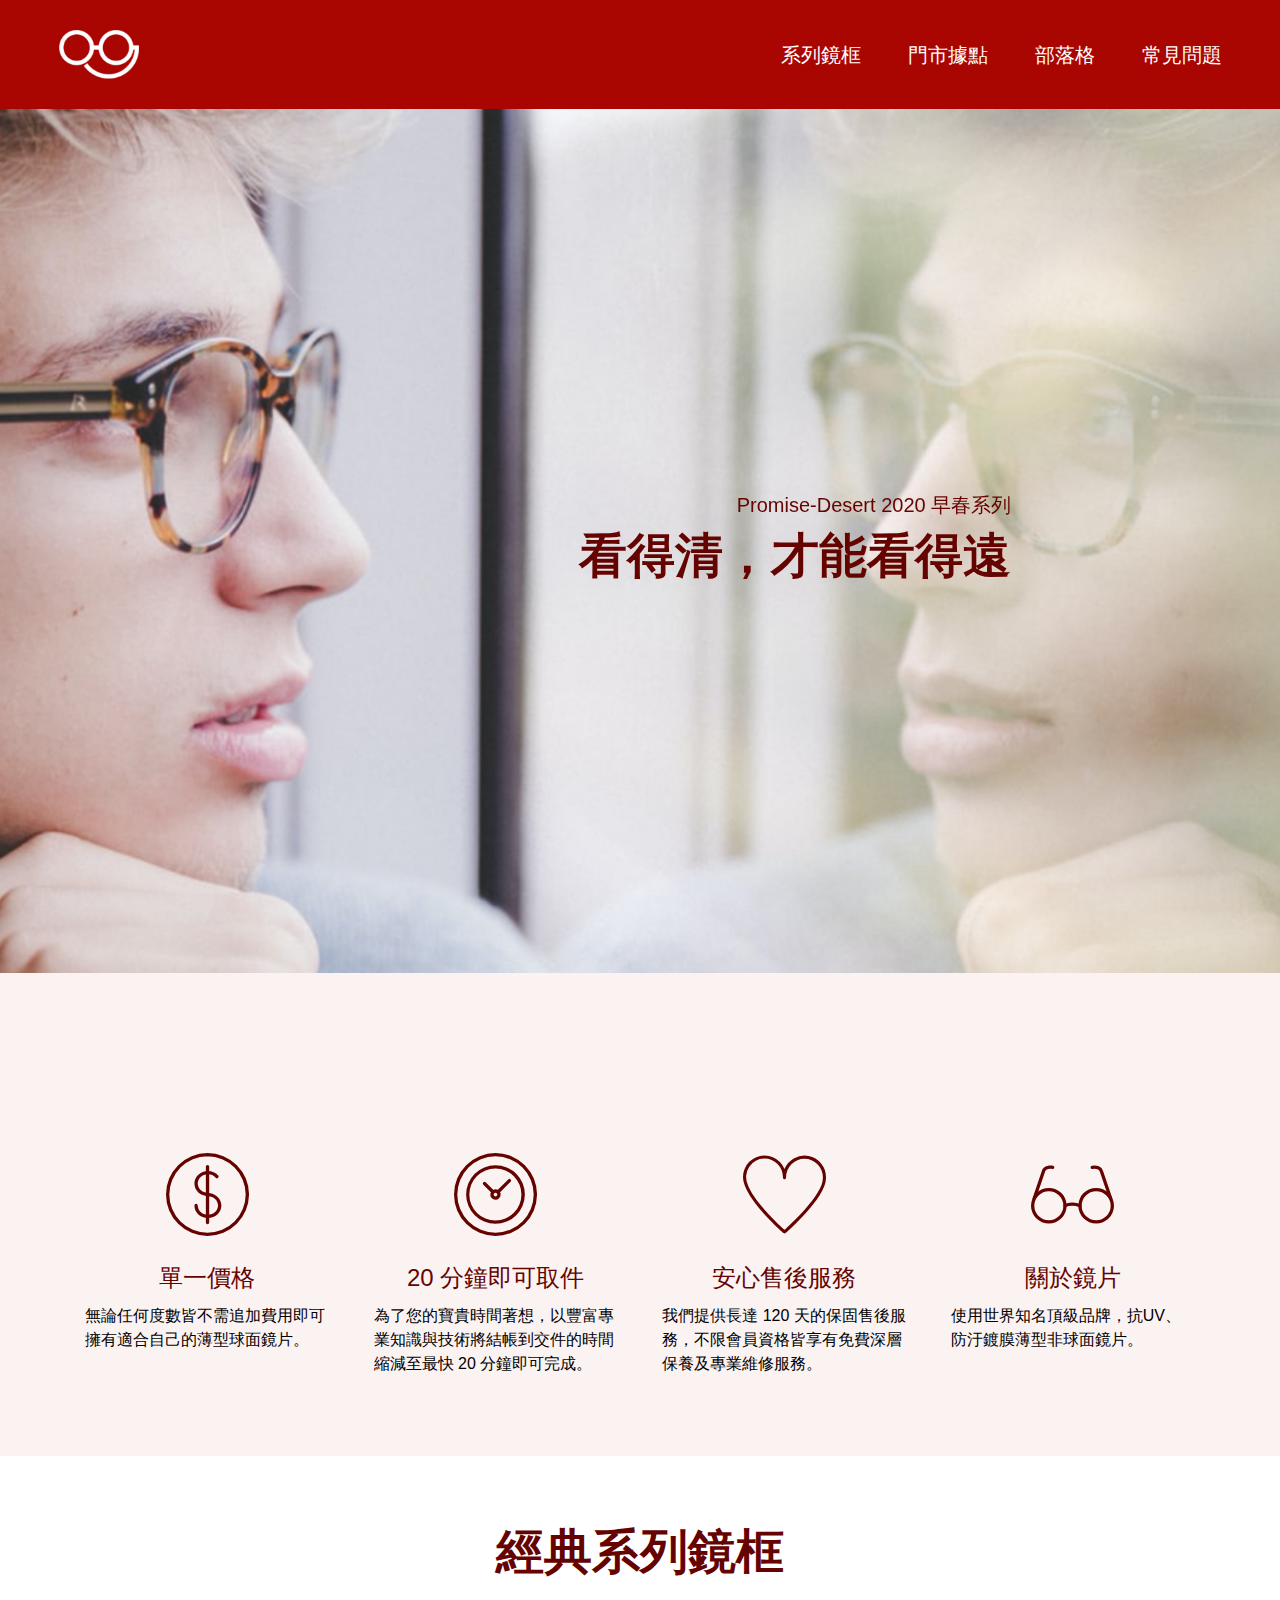
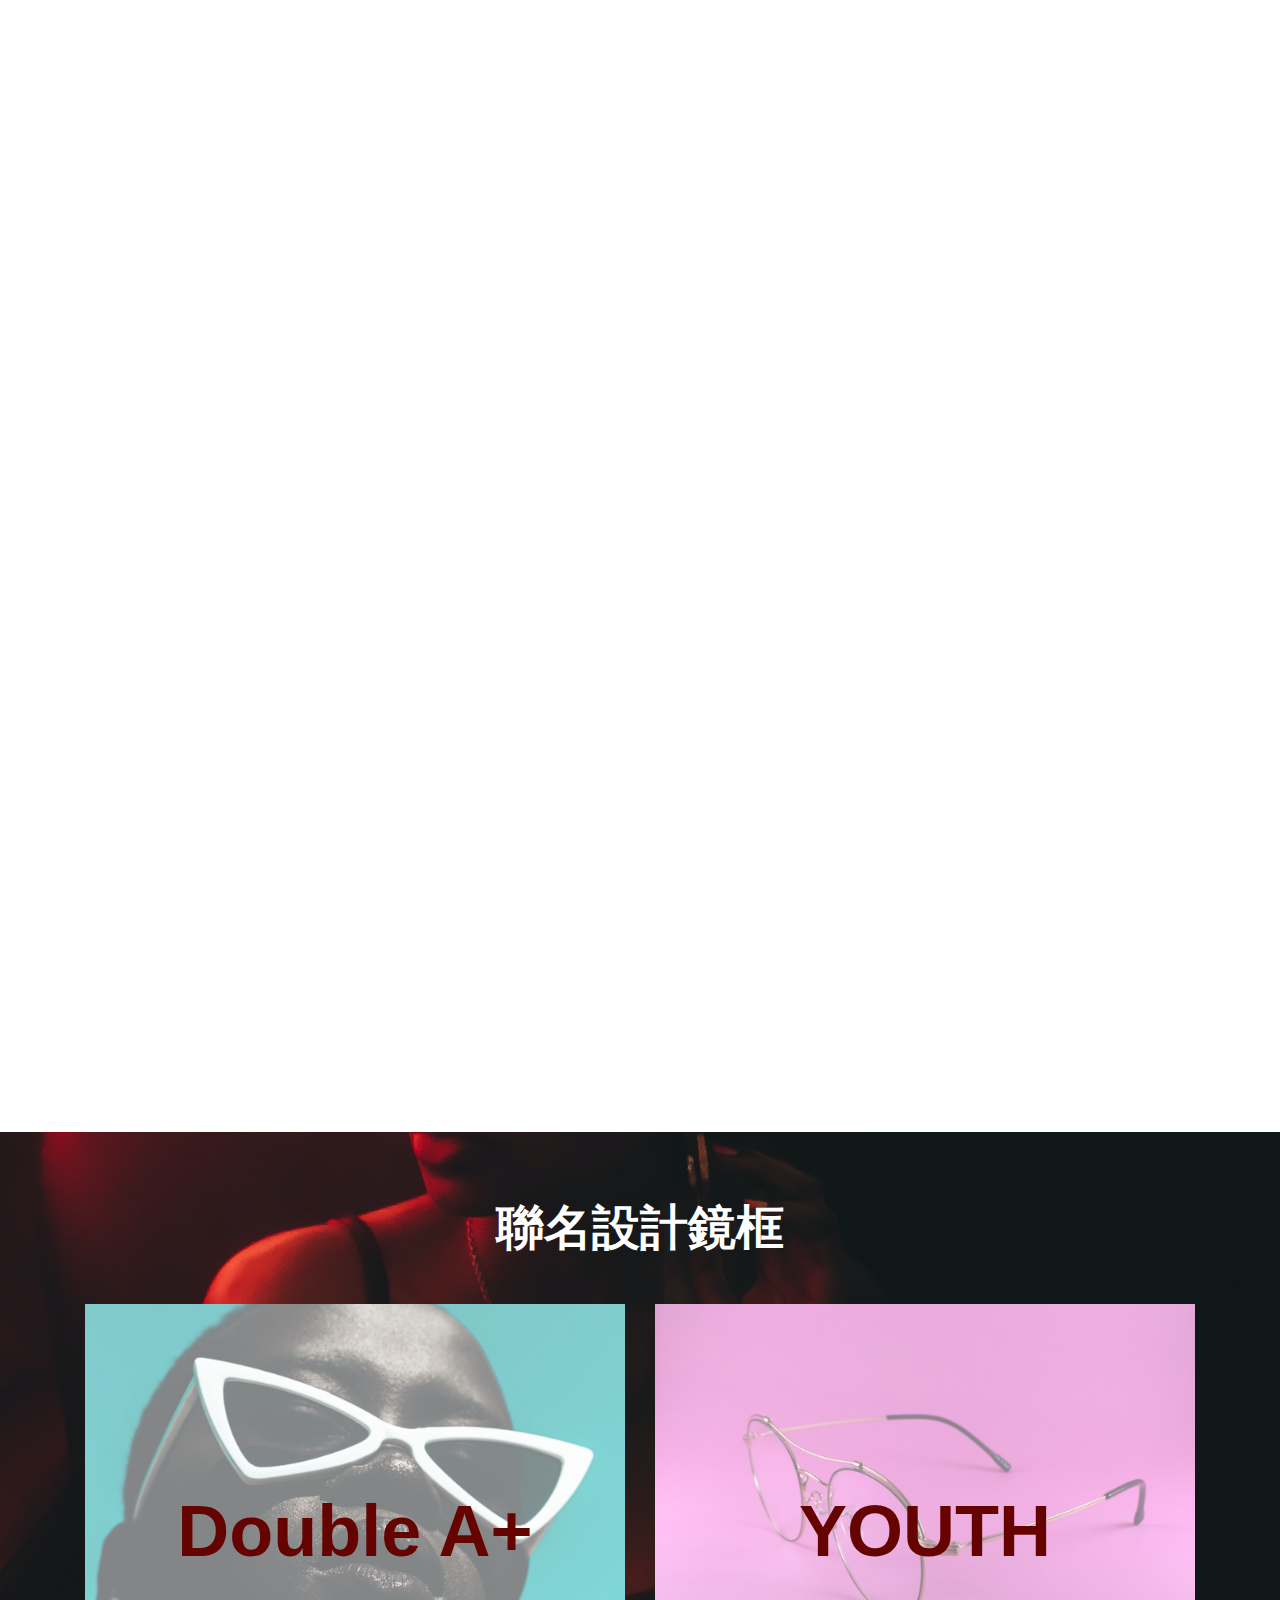
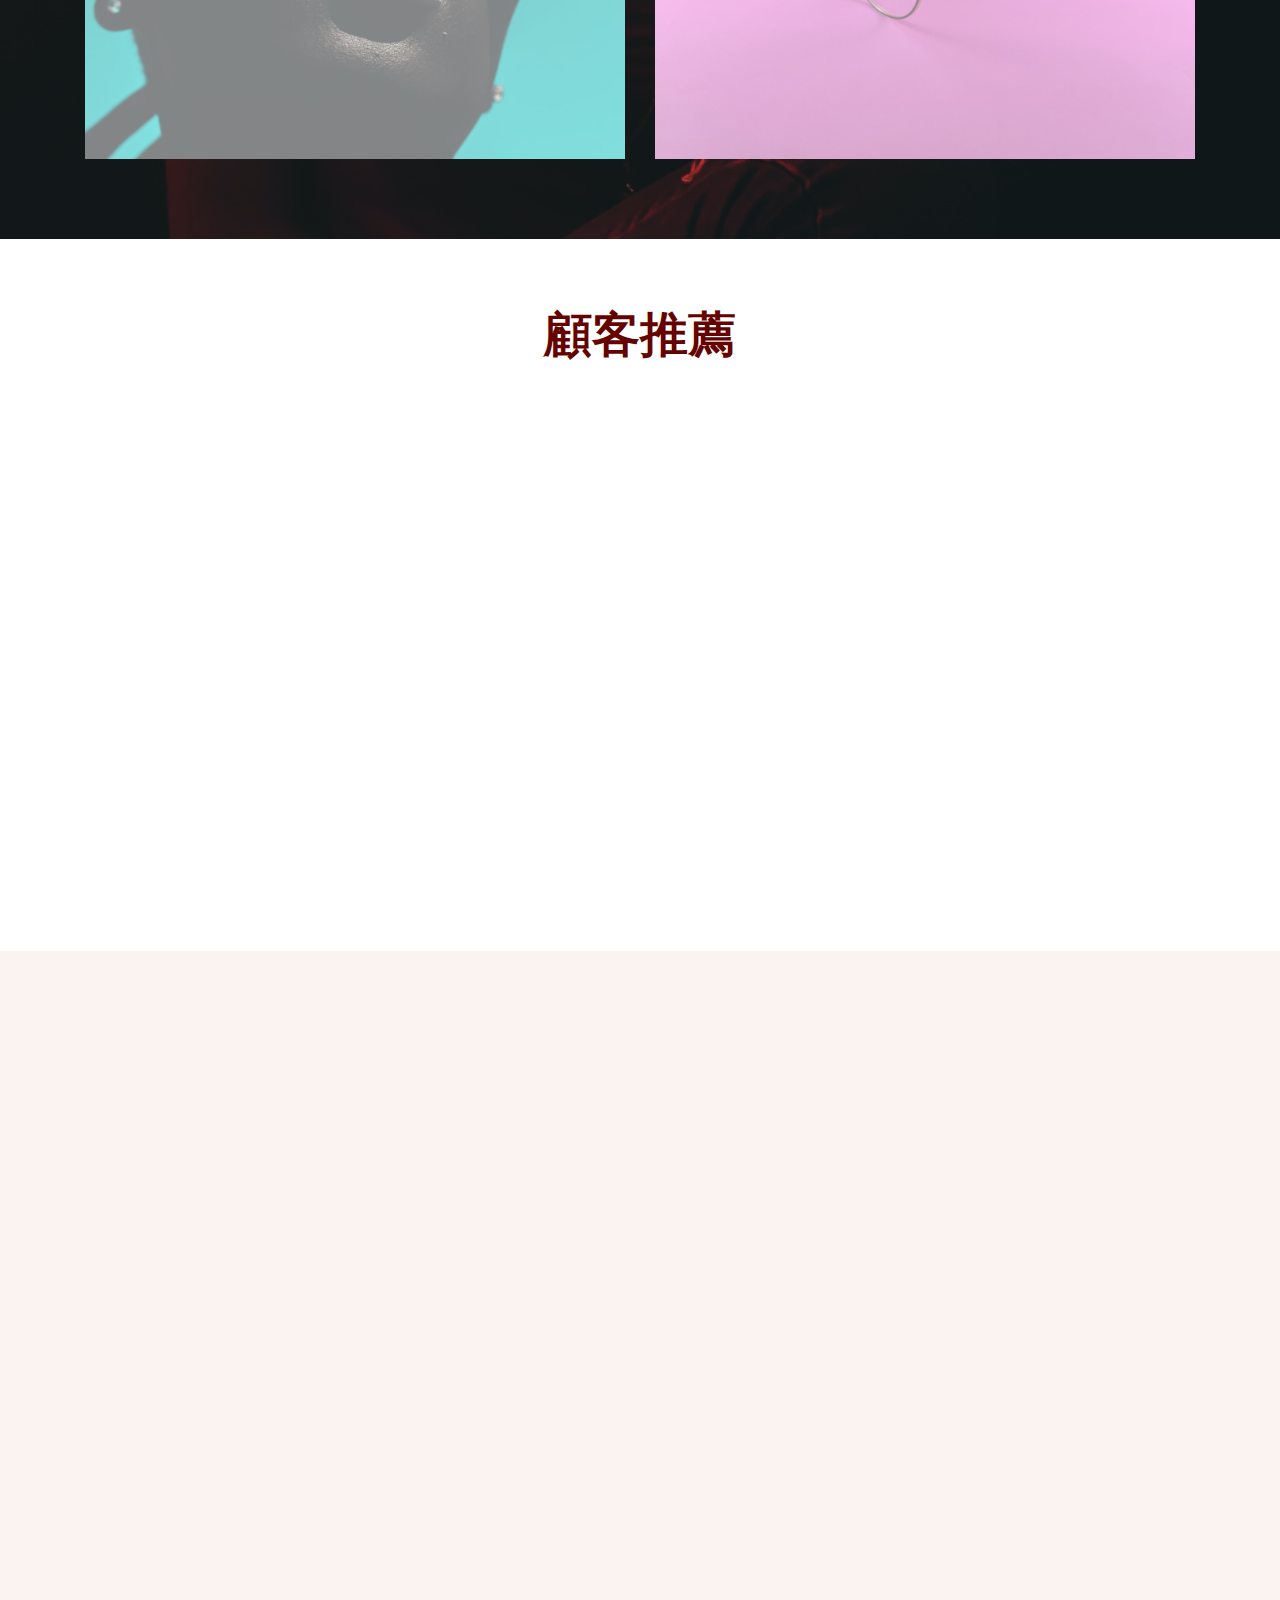
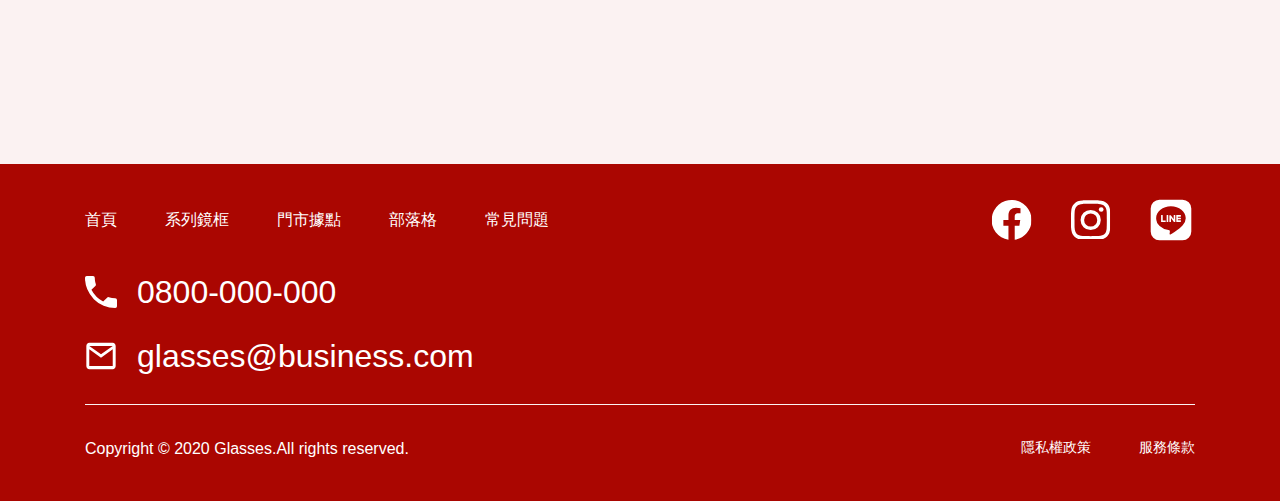
==== commit 5adb440a: "Update 2021-08-13T17:16:49.448Z" ====
--- a/index.html
+++ b/index.html
@@ -5,13 +5,16 @@
   <meta charset="UTF-8">
   <meta name="viewport" content="width=device-width, initial-scale=1.0">
   <meta http-equiv="X-UA-Compatible" content="ie=edge">
-  <title>首頁</title>
+  <title>
+    首頁
+  </title>
   <link rel="preconnect" href="https://fonts.googleapis.com">
   <link rel="preconnect" href="https://fonts.gstatic.com" crossorigin>
   <link href="https://fonts.google.com/specimen/Roboto?query=roboto" rel="stylesheet">
   <link href="https://fonts.google.com/specimen/Noto+Sans?query=san" rel="stylesheet">
   <link rel="stylesheet" href="./assets/style/all.css">
   <link rel="stylesheet" href="./assets/style/pages/index.css">
+  <link rel="stylesheet" href="https://unpkg.com/aos@next/dist/aos.css" />
 </head>
 
 <body>
@@ -27,14 +30,16 @@
 
   
 <section class="banner ">
-  <div class="banner-text">
+  <div class="banner-text" data-aos="fade-left"
+  data-aos-duration="3000">
     <h3>Promise-Desert 2020 早春系列</h3>
     <h2>看得清，才能看得遠</h2>
   </div>
 </section>
 <section class="slogan">
   <div class="container container-padding">
-    <h2>用專業的心，做專業的事</h2>
+    <h2  data-aos="fade-left"
+    data-aos-duration="3000">用專業的心，做專業的事</h2>
     <ul class='slogan-list'>
       <li>
         <img src="./assets/images/icon-dollar.svg" alt="">
@@ -62,7 +67,8 @@
 <section class="classic_serial container container-padding">
   <h2>經典系列鏡框</h2>
   <ul class='classic-list text-upper'>
-    <li>
+    <li data-aos="fade-left"
+    data-aos-duration="3000">
       <a href="./serial.html">
         <div class='classic-1 serial-img'>
           <div class='serial-name serial-img-name'>
@@ -76,7 +82,8 @@
         </div>
       </a>
     </li>
-    <li>
+    <li  data-aos="fade-right"
+    data-aos-duration="3000">
       <a href="#">
         <div class='classic-2 serial-img'>
           <div class='serial-name serial-img-name'>
@@ -90,7 +97,8 @@
         </div>
       </a>
     </li>
-    <li>
+    <li  data-aos="fade-left"
+    data-aos-duration="3000">
       <a href="#">
         <div class='classic-3 serial-img'>
           <div class='serial-name serial-img-name'>
@@ -131,7 +139,8 @@
 <section class="recommand container container-padding">
   <h2>顧客推薦</h2>
   <ul>
-    <li class='recommand-card'>
+    <li class='recommand-card'  data-aos="fade-up"
+    data-aos-anchor-placement="top-bottom">
       <div class="customer-1 customer-img"></div>
       <div class="recommand-content">
         <h4>Jessy</h4>
@@ -139,7 +148,9 @@
         <time class='date'>2020/10/31</time>
       </div>
     </li>
-    <li class='recommand-card'>
+    <li class='recommand-card'  data-aos="fade-up"
+    data-aos-anchor-placement="top-bottom" data-aos-offset="100"
+    data-aos-easing="ease-in-sine">
       <div class="customer-2 customer-img"></div>
       <div class="recommand-content">
         <h4>凱倫</h4>
@@ -147,7 +158,9 @@
         <time class='date'>2021/06/20</time>
       </div>
     </li>
-    <li class='recommand-card'>
+    <li class='recommand-card'  data-aos="fade-up"
+    data-aos-anchor-placement="top-bottom" data-aos-offset="200"
+    data-aos-easing="ease-in-sine">
       <div class="customer-3 customer-img"></div>
       <div class="recommand-content">
         <h4>悠悠</h4>
@@ -155,7 +168,9 @@
         <time class='date'>2020/12/25</time>
       </div>
     </li>
-    <li class='recommand-card'>
+    <li class='recommand-card'  data-aos="fade-up"
+    data-aos-anchor-placement="top-bottom" data-aos-offset="300"
+    data-aos-easing="ease-in-sine">
       <div class="customer-4 customer-img"></div>
       <div class="recommand-content">
         <h4>Kyuan</h4>
@@ -166,7 +181,8 @@
   </ul>
 </section>
 <section class="inform">
-  <div class="container container-padding inform-container">
+  <div class="container container-padding inform-container "  data-aos="fade-left"
+  data-aos-duration="3000">
     <h2>聯絡我們</h2>
     <p class='inform-desc'>
       我們相當重視您的意見，若您有任何疑問，可先參考「常見問題」，若仍有任何問題，請填妥以下資料，我們會在近期與您聯繫。
@@ -202,46 +218,73 @@
 
 
 
-  <footer class="footer">
-    <div class="container">
-      <div class='footer-nav d-flex-sb'>
-        <ul class='footer-nav-items d-flex-c'>
-          <li><a href="./index.html">首頁</a></li>
-          <li><a href="./serial.html">系列鏡框</a></li>
-          <li><a href="#">門市據點</a></li>
-          <li><a href="#">部落格</a></li>
-          <li><a href="#">常見問題</a></li>
-        </ul>
-        <ul class='footer-media d-flex-c'>
-          <li><a href="#"><img src="./assets/images/icon-fb.svg" alt=""></a></li>
-          <li><a href="#"><img src="./assets/images/icon-ig.svg" alt=""></a></li>
-          <li><a href="#"><img src="./assets/images/icon-line.svg" alt=""></a></li>
-        </ul>
-      </div>
-      <div class='footer-contacts d-flex-sb'>
-        <ul class='footer-contacts-list'>
-          <li><img class="" src="./assets/images/icon-phone.svg" alt=""><a href="tel:+886800000000">0800-000-000</a></li>
-          <li><img src="./assets/images/icon-mail.svg" alt=""><a href="mailto:glasses@business.com">glasses@business.com</a></li>
-        </ul>
-        <ul class='footer-media-phone'>
-          <li><a href="#"><img src="./assets/images/icon-fb.svg" alt=""></a></li>
-          <li><a href="#"><img src="./assets/images/icon-ig.svg" alt=""></a></li>
-          <li><a href="#"><img src="./assets/images/icon-line.svg" alt=""></a></li>
-        </ul>
-      </div>
-      <div class='service-doc'>
-        <p class='mr-auto'>
-        Copyright © 2020 Glasses.All rights reserved.
-        </p>
-        <a href="#">隱私權政策</a>
-        <a href="#">服務條款</a>
-      </div>
-    </div> 
-  </footer>
-  <script src="./assets/js/vendors.js"></script>
-  <script src="./assets/js/all.js"></script>
-
+    <footer class="footer">
+      <div class="container">
+        <div class='footer-nav d-flex-sb'>
+          <ul class='footer-nav-items d-flex-c'>
+            <li><a href="./index.html">首頁</a></li>
+            <li><a href="./serial.html">系列鏡框</a></li>
+            <li><a href="#">門市據點</a></li>
+            <li><a href="#">部落格</a></li>
+            <li><a href="#">常見問題</a></li>
+          </ul>
+          <ul class='footer-media d-flex-c'>
+            <li><a href="#"><img src="./assets/images/icon-fb.svg" alt=""></a></li>
+            <li><a href="#"><img src="./assets/images/icon-ig.svg" alt=""></a></li>
+            <li><a href="#"><img src="./assets/images/icon-line.svg" alt=""></a></li>
+          </ul>
+        </div>
+        <div class='footer-contacts d-flex-sb'>
+          <ul class='footer-contacts-list'>
+            <li><img class="" src="./assets/images/icon-phone.svg" alt=""><a href="tel:+886800000000">0800-000-000</a>
+            </li>
+            <li><img src="./assets/images/icon-mail.svg" alt=""><a
+                href="mailto:glasses@business.com">glasses@business.com</a></li>
+          </ul>
+          <ul class='footer-media-phone'>
+            <li><a href="#"><img src="./assets/images/icon-fb.svg" alt=""></a></li>
+            <li><a href="#"><img src="./assets/images/icon-ig.svg" alt=""></a></li>
+            <li><a href="#"><img src="./assets/images/icon-line.svg" alt=""></a></li>
+          </ul>
+        </div>
+        <div class='service-doc'>
+          <p class='mr-auto'>
+            Copyright © 2020 Glasses.All rights reserved.
+          </p>
+          <a href="#">隱私權政策</a>
+          <a href="#">服務條款</a>
+        </div>
+      </div>
+    </footer>
+    <script src="./assets/js/vendors.js"></script>
+    <script src="./assets/js/all.js"></script>
+    <script src="https://unpkg.com/aos@next/dist/aos.js"></script>
+    <script>
+      //AOS.init();
+      AOS.init({
+        // Global settings:
+        disable: false, // accepts following values: 'phone', 'tablet', 'mobile', boolean, expression or function
+        startEvent: 'DOMContentLoaded', // name of the event dispatched on the document, that AOS should initialize on
+        initClassName: 'aos-init', // class applied after initialization
+        animatedClassName: 'aos-animate', // class applied on animation
+        useClassNames: false, // if true, will add content of `data-aos` as classes on scroll
+        disableMutationObserver: false, // disables automatic mutations' detections (advanced)
+        debounceDelay: 50, // the delay on debounce used while resizing window (advanced)
+        throttleDelay: 99, // the delay on throttle used while scrolling the page (advanced)
+
+
+        // Settings that can be overridden on per-element basis, by `data-aos-*` attributes:
+        offset: 120, // offset (in px) from the original trigger point
+        delay: 0, // values from 0 to 3000, with step 50ms
+        duration: 400, // values from 0 to 3000, with step 50ms
+        easing: 'ease', // default easing for AOS animations
+        once: false, // whether animation should happen only once - while scrolling down
+        mirror: false, // whether elements should animate out while scrolling past them
+        anchorPlacement: 'top-bottom', // defines which position of the element regarding to window should trigger the animation
+
+      });
+    </script>
 </body>
 
 
-</html>
+</html>--- a/assets/style/all.css
+++ b/assets/style/all.css
@@ -727,6 +727,7 @@
   padding-top: 84.26%;
   background-size: cover;
   background-color: rgba(255, 255, 255, 0.5);
+  /* add  blend mode*/
   background-blend-mode: overlay;
   z-index: 2; }
 
